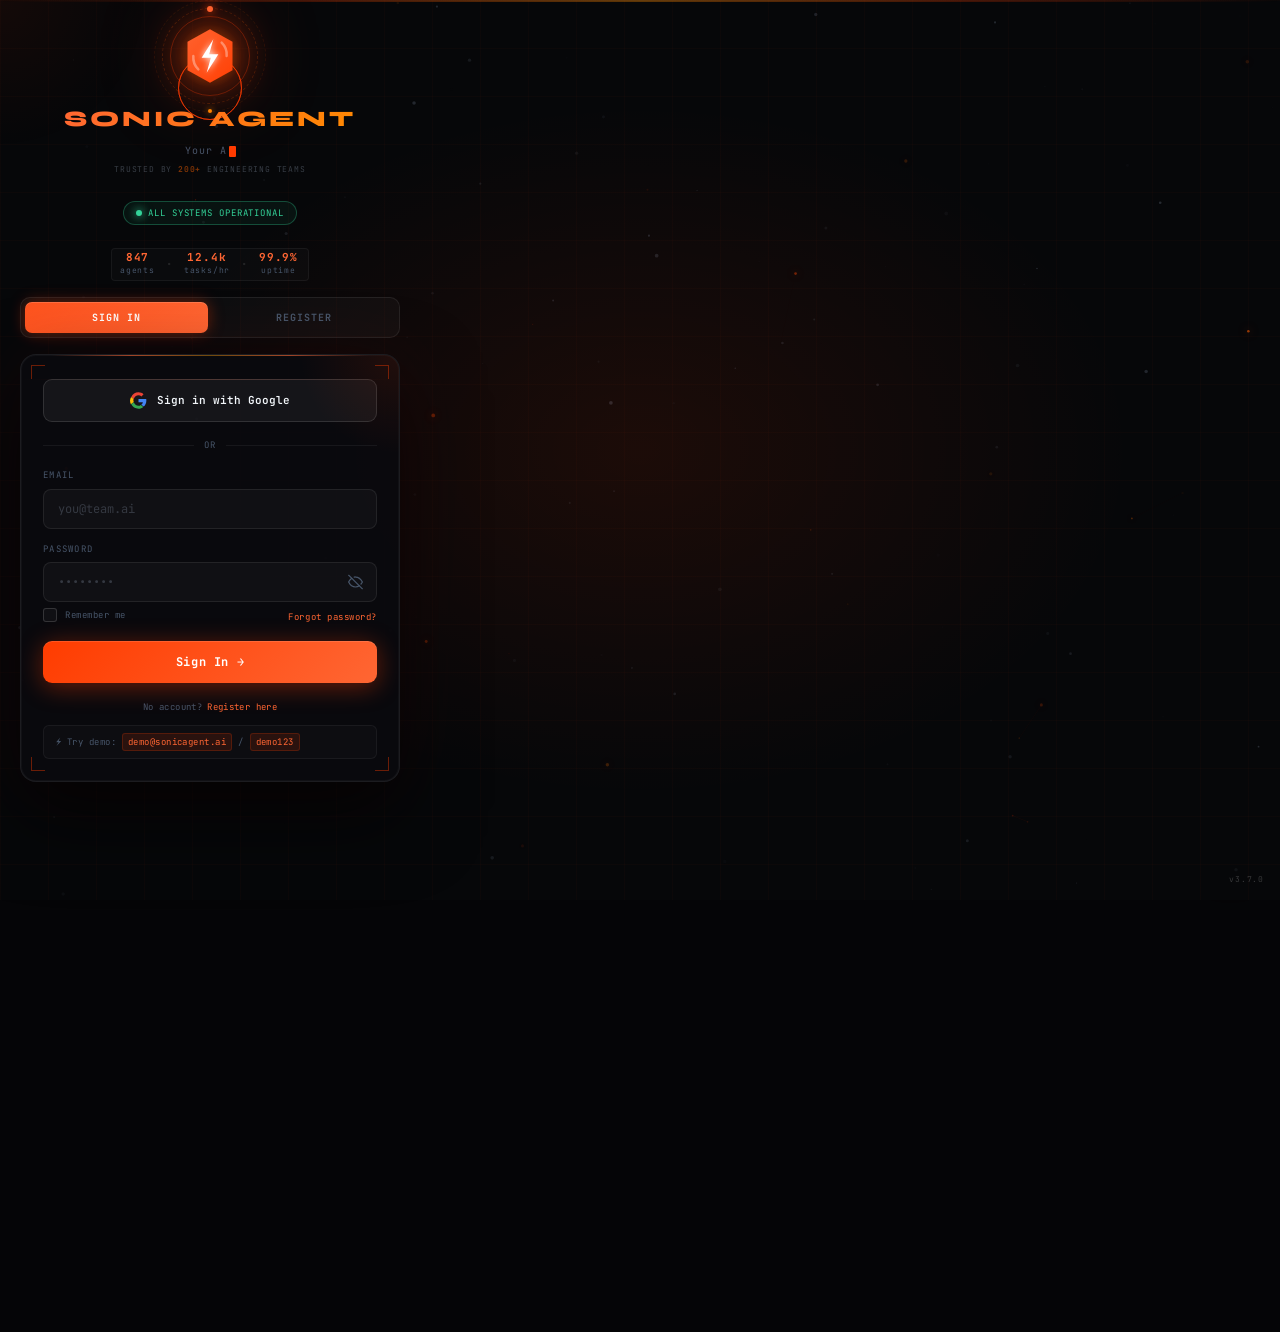
==== index.html @ fa9dbac4 "Rename sonicagent-fixed.html to index.html" ====
<!DOCTYPE html>
<html lang="en">
<head>
  <meta charset="UTF-8" />
  <meta name="viewport" content="width=device-width, initial-scale=1.0" />

  <!-- ── PRIMARY SEO ── -->
  <title>Sonic Agent — Autonomous AI Agents for Your Engineering Workflow</title>
  <meta name="description" content="Sonic Agent connects to GitHub, Jira, and Slack to run your CI pipeline, triage issues, and ship releases — autonomously. No credit card required to start." />
  <meta name="keywords" content="AI agent, autonomous agent, AI automation, DevOps automation, CI/CD agent, GitHub automation, AI workflow, developer tools" />
  <meta name="author" content="Sonic Agent" />
  <meta name="robots" content="index, follow" />
  <link rel="canonical" href="https://sonicagent.ai/" />

  <!-- ── OPEN GRAPH (Facebook, LinkedIn, Slack, Discord) ── -->
  <meta property="og:type" content="website" />
  <meta property="og:url" content="https://sonicagent.ai/" />
  <meta property="og:title" content="Sonic Agent — Autonomous AI Agents for Your Engineering Workflow" />
  <meta property="og:description" content="Connect GitHub, Jira, and Slack and let Sonic Agent handle your CI pipeline, issue triage, and releases — automatically, around the clock." />
  <meta property="og:image" content="https://sonicagent.ai/og-image.png" />
  <meta property="og:image:width" content="1200" />
  <meta property="og:image:height" content="630" />
  <meta property="og:site_name" content="Sonic Agent" />
  <meta property="og:locale" content="en_US" />

  <!-- ── TWITTER / X CARD ── -->
  <meta name="twitter:card" content="summary_large_image" />
  <meta name="twitter:title" content="Sonic Agent — Autonomous AI Agents for Your Engineering Workflow" />
  <meta name="twitter:description" content="Connect GitHub, Jira, and Slack and let Sonic Agent handle your CI pipeline, issue triage, and releases — automatically, around the clock." />
  <meta name="twitter:image" content="https://sonicagent.ai/og-image.png" />

  <!-- ── ICONS & THEME ── -->
  <link rel="icon" type="image/svg+xml" href="data:image/svg+xml,%3Csvg xmlns='http://www.w3.org/2000/svg' viewBox='0 0 36 36'%3E%3Cdefs%3E%3ClinearGradient id='g' x1='0' y1='0' x2='36' y2='36' gradientUnits='userSpaceOnUse'%3E%3Cstop offset='0%25' stop-color='%23FF6633'/%3E%3Cstop offset='100%25' stop-color='%23FF3C00'/%3E%3C/linearGradient%3E%3C/defs%3E%3Cpath d='M18 2 L31.5 9.5 L31.5 26.5 L18 34 L4.5 26.5 L4.5 9.5 Z' fill='url(%23g)'/%3E%3Cpath d='M20 8 L13 19 L18.5 19 L16 28 L23 17 L17.5 17 Z' fill='white'/%3E%3C/svg%3E" />
  <meta name="theme-color" content="#050505" />

  <link rel="preconnect" href="https://fonts.googleapis.com">
  <link rel="preconnect" href="https://fonts.gstatic.com" crossorigin>
  <link href="https://fonts.googleapis.com/css2?family=Space+Grotesk:wght@300;400;500;600;700&family=Syne:wght@400;500;600;700;800&family=JetBrains+Mono:wght@300;400;500;600;700&display=swap" rel="stylesheet">

  <!-- ── STRUCTURED DATA (JSON-LD) ── -->
  <script type="application/ld+json">
  {
    "@context": "https://schema.org",
    "@type": "SoftwareApplication",
    "name": "Sonic Agent",
    "applicationCategory": "DeveloperApplication",
    "operatingSystem": "Web",
    "description": "Sonic Agent connects to GitHub, Jira, and Slack to run CI pipelines, triage issues, and ship releases autonomously.",
    "url": "https://sonicagent.ai/",
    "offers": {
      "@type": "Offer",
      "price": "0",
      "priceCurrency": "USD",
      "description": "Free Starter plan, no credit card required"
    },
    "aggregateRating": {
      "@type": "AggregateRating",
      "ratingValue": "5",
      "reviewCount": "3"
    }
  }
  </script>

  <style>
    *, *::before, *::after { box-sizing: border-box; margin: 0; padding: 0; }

    :root {
      --bg: #050505;
      --fg: #fafafa;
      --blue: #FF3C00;
      --blue-light: #FF6633;
      --blue-glow: rgba(255,60,0,0.35);
      --violet: #FF8A00;
      --muted: #a0a0a0;
      --border: #1e1e1e;
      --card: #0a0a0a;
      --font-body: 'Space Grotesk', sans-serif;
      --font-display: 'Syne', sans-serif;
      --font-mono: 'JetBrains Mono', monospace;
    }

    html { scroll-behavior: smooth; }

    body {
      background: var(--bg);
      color: var(--fg);
      font-family: var(--font-body);
      font-size: 16px;
      line-height: 1.6;
      -webkit-font-smoothing: antialiased;
      overflow-x: hidden;
    }

    h1, h2, h3, h4, h5 {
      font-family: var(--font-display);
      letter-spacing: -0.02em;
    }

    /* ── LOGIN OVERLAY ── */
    #login-overlay {
      position: fixed;
      inset: 0;
      z-index: 9999;
      background: #060709;
    }
    #login-root { height: 100%; }

    /* ── MAIN SITE (hidden until authed) ── */
    #main-site { display: none; }
    #main-site.visible { display: block; }

    /* ── NAV ── */
    nav {
      position: fixed;
      top: 0; left: 0; right: 0;
      z-index: 100;
      display: flex;
      align-items: center;
      justify-content: space-between;
      padding: 0 2rem;
      height: 60px;
      background: rgba(5,5,5,0.85);
      backdrop-filter: blur(12px);
      border-bottom: 1px solid var(--border);
    }

    .logo {
      display: flex;
      align-items: center;
      gap: 0.6rem;
      font-family: var(--font-display);
      font-weight: 700;
      font-size: 1.1rem;
      color: var(--fg);
      text-decoration: none;
      transition: opacity 0.2s;
    }

    .logo:hover { opacity: 0.85; }
    .logo:hover svg { transform: scale(1.06); }
    .logo svg { transition: transform 0.2s ease; }

    .logo-icon {
      width: 32px; height: 32px;
      background: var(--blue);
      border-radius: 20%;
      display: flex; align-items: center; justify-content: center;
    }

    .logo-icon svg { width: 18px; height: 18px; fill: white; }

    .nav-links {
      display: flex;
      align-items: center;
      gap: 2rem;
      list-style: none;
    }

    .nav-links a {
      color: var(--muted);
      text-decoration: none;
      font-size: 0.9rem;
      font-weight: 500;
      transition: color 0.2s;
    }

    .nav-links a:hover { color: var(--fg); }

    .nav-actions {
      display: flex;
      align-items: center;
      gap: 0.75rem;
    }

    .btn {
      padding: 0.45rem 1.1rem;
      border-radius: 6px;
      font-family: var(--font-body);
      font-size: 0.875rem;
      font-weight: 600;
      cursor: pointer;
      transition: all 0.2s;
      text-decoration: none;
      display: inline-flex;
      align-items: center;
      gap: 0.4rem;
      border: none;
    }

    .btn-outline {
      background: transparent;
      border: 1px solid var(--blue);
      color: var(--blue-light);
    }

    .btn-outline:hover {
      background: rgba(255,60,0,0.1);
    }

    .btn-primary {
      background: var(--blue);
      border: 1px solid rgba(255,255,255,0.12);
      color: white;
    }

    .btn-primary:hover {
      background: var(--blue-light);
      box-shadow: 0 0 20px var(--blue-glow);
    }

    /* ── HERO ── */
    .hero {
      position: relative;
      min-height: 100vh;
      display: flex;
      flex-direction: column;
      align-items: center;
      justify-content: center;
      text-align: center;
      padding: 7rem 2rem 5rem;
      overflow: hidden;
    }

    .hero-bg {
      position: absolute;
      inset: 0;
      background-image: url('https://images.unsplash.com/photo-1635070041078-e363dbe005cb?w=1400&q=80');
      background-size: cover;
      background-position: center;
      opacity: 0.18;
    }

    .hero-overlay {
      position: absolute;
      inset: 0;
      background: radial-gradient(ellipse 80% 60% at 50% 60%, rgba(255,60,0,0.12) 0%, transparent 70%),
                  linear-gradient(to bottom, transparent 60%, var(--bg) 100%);
    }

    .hero-badge {
      position: relative;
      display: inline-flex;
      align-items: center;
      gap: 0.4rem;
      padding: 0.3rem 0.9rem;
      border: 1px solid rgba(255,60,0,0.4);
      border-radius: 999px;
      background: rgba(255,60,0,0.08);
      font-size: 0.78rem;
      font-weight: 600;
      color: var(--blue-light);
      margin-bottom: 1.75rem;
      letter-spacing: 0.04em;
      text-transform: uppercase;
    }

    .hero-badge .dot {
      width: 6px; height: 6px;
      border-radius: 50%;
      background: var(--blue-light);
      animation: pulse 2s ease-in-out infinite;
    }

    @keyframes pulse {
      0%, 100% { opacity: 1; transform: scale(1); }
      50% { opacity: 0.5; transform: scale(0.8); }
    }

    .hero h1 {
      position: relative;
      font-size: clamp(2.8rem, 7vw, 5.5rem);
      font-weight: 800;
      line-height: 1.05;
      max-width: 820px;
      margin-bottom: 1.5rem;
    }

    .hero h1 .accent {
      background: linear-gradient(135deg, var(--blue-light), var(--violet));
      -webkit-background-clip: text;
      -webkit-text-fill-color: transparent;
      background-clip: text;
    }

    .hero p {
      position: relative;
      font-size: 1.15rem;
      color: var(--muted);
      max-width: 540px;
      margin-bottom: 2.5rem;
      line-height: 1.7;
    }

    .hero-actions {
      position: relative;
      display: flex;
      gap: 0.75rem;
      flex-wrap: wrap;
      justify-content: center;
    }

    .btn-lg {
      padding: 0.7rem 1.75rem;
      font-size: 0.95rem;
      border-radius: 8px;
    }

    .hero-stats {
      position: relative;
      display: flex;
      gap: 3rem;
      margin-top: 4rem;
      padding-top: 3rem;
      border-top: 1px solid var(--border);
      flex-wrap: wrap;
      justify-content: center;
    }

    .stat { text-align: center; }

    .stat-num {
      font-family: var(--font-display);
      font-size: 2rem;
      font-weight: 800;
      color: var(--fg);
    }

    .stat-label {
      font-size: 0.8rem;
      color: var(--muted);
      margin-top: 0.2rem;
      text-transform: uppercase;
      letter-spacing: 0.06em;
    }

    /* ── SECTION BASE ── */
    section {
      padding: 6rem 2rem;
      max-width: 1100px;
      margin: 0 auto;
    }

    .section-eyebrow {
      font-size: 0.75rem;
      font-weight: 700;
      letter-spacing: 0.1em;
      text-transform: uppercase;
      color: var(--blue-light);
      margin-bottom: 0.75rem;
    }

    .section-heading {
      font-size: clamp(1.8rem, 4vw, 2.8rem);
      font-weight: 800;
      line-height: 1.1;
      margin-bottom: 1rem;
    }

    .section-sub {
      color: var(--muted);
      font-size: 1.05rem;
      max-width: 520px;
      line-height: 1.7;
    }

    /* ── FEATURES ── */
    #features { border-top: 1px solid var(--border); }

    .features-header {
      text-align: center;
      margin-bottom: 4rem;
    }

    .features-header .section-sub {
      margin: 0 auto;
    }

    .features-grid {
      display: grid;
      grid-template-columns: repeat(auto-fit, minmax(280px, 1fr));
      gap: 1.5px;
      background: var(--border);
      border: 1px solid var(--border);
      border-radius: 12px;
      overflow: hidden;
    }

    .feature-card {
      background: var(--card);
      padding: 2rem;
      transition: background 0.2s;
    }

    .feature-card:hover {
      background: #0f0f0f;
    }

    .feature-icon {
      width: 44px; height: 44px;
      border-radius: 10px;
      background: rgba(255,60,0,0.1);
      border: 1px solid rgba(255,60,0,0.2);
      display: flex; align-items: center; justify-content: center;
      margin-bottom: 1.25rem;
    }

    .feature-icon svg {
      width: 22px; height: 22px;
      stroke: var(--blue-light);
      fill: none;
      stroke-width: 1.8;
      stroke-linecap: round;
      stroke-linejoin: round;
    }

    .feature-card h3 {
      font-size: 1.05rem;
      font-weight: 700;
      margin-bottom: 0.5rem;
      font-family: var(--font-display);
    }

    .feature-card p {
      font-size: 0.875rem;
      color: var(--muted);
      line-height: 1.65;
    }

    /* ── HOW IT WORKS ── */
    #how-it-works {
      border-top: 1px solid var(--border);
      display: grid;
      grid-template-columns: 1fr 1fr;
      gap: 4rem;
      align-items: center;
      max-width: 1100px;
      margin: 0 auto;
      padding: 6rem 2rem;
    }

    .steps {
      display: flex;
      flex-direction: column;
      gap: 2rem;
      margin-top: 2rem;
    }

    .step {
      display: flex;
      gap: 1.25rem;
      align-items: flex-start;
    }

    .step-num {
      flex-shrink: 0;
      width: 36px; height: 36px;
      border-radius: 50%;
      background: rgba(255,60,0,0.1);
      border: 1px solid rgba(255,60,0,0.3);
      display: flex; align-items: center; justify-content: center;
      font-family: var(--font-display);
      font-size: 0.8rem;
      font-weight: 700;
      color: var(--blue-light);
    }

    .step-content h4 {
      font-size: 0.95rem;
      font-weight: 700;
      margin-bottom: 0.3rem;
      font-family: var(--font-display);
    }

    .step-content p {
      font-size: 0.85rem;
      color: var(--muted);
      line-height: 1.6;
    }

    .how-visual {
      position: relative;
      border-radius: 16px;
      overflow: hidden;
      border: 1px solid var(--border);
      aspect-ratio: 4/3;
      background: #08080f;
    }

    .how-visual img {
      width: 100%;
      height: 100%;
      object-fit: cover;
      opacity: 0.7;
    }

    .how-visual-overlay {
      position: absolute;
      inset: 0;
      background: linear-gradient(135deg, rgba(255,60,0,0.15) 0%, transparent 60%);
    }

    /* ── PRICING ── */
    #pricing {
      border-top: 1px solid var(--border);
      text-align: center;
    }

    #pricing .section-sub { margin: 0 auto 3.5rem; }

    .pricing-grid {
      display: grid;
      grid-template-columns: repeat(auto-fit, minmax(260px, 1fr));
      gap: 1.5px;
      background: var(--border);
      border: 1px solid var(--border);
      border-radius: 12px;
      overflow: hidden;
      text-align: left;
    }

    .price-card {
      background: var(--card);
      padding: 2rem;
      position: relative;
    }

    .price-card.featured {
      background: linear-gradient(160deg, #0a0f1e 0%, #060a14 100%);
    }

    .price-label {
      font-size: 0.7rem;
      font-weight: 700;
      letter-spacing: 0.1em;
      text-transform: uppercase;
      color: var(--muted);
      margin-bottom: 1rem;
    }

    .price-amount {
      font-family: var(--font-display);
      font-size: 2.5rem;
      font-weight: 800;
      line-height: 1;
      margin-bottom: 0.25rem;
    }

    .price-period {
      font-size: 0.8rem;
      color: var(--muted);
      margin-bottom: 1.5rem;
    }

    .price-features {
      list-style: none;
      display: flex;
      flex-direction: column;
      gap: 0.65rem;
      margin-bottom: 2rem;
    }

    .price-features li {
      font-size: 0.85rem;
      color: var(--muted);
      display: flex;
      align-items: center;
      gap: 0.6rem;
    }

    .price-features li::before {
      content: '';
      width: 14px; height: 14px;
      border-radius: 50%;
      background: rgba(255,60,0,0.2);
      border: 1px solid rgba(255,60,0,0.4);
      flex-shrink: 0;
      background-image: url("data:image/svg+xml,%3Csvg xmlns='http://www.w3.org/2000/svg' viewBox='0 0 12 12'%3E%3Cpath d='M2 6l3 3 5-5' stroke='%23FF6633' stroke-width='1.5' fill='none' stroke-linecap='round'/%3E%3C/svg%3E");
      background-repeat: no-repeat;
      background-position: center;
      background-size: 10px;
    }

    .featured-tag {
      position: absolute;
      top: 1.25rem; right: 1.25rem;
      background: rgba(255,60,0,0.15);
      border: 1px solid rgba(255,60,0,0.3);
      color: var(--blue-light);
      font-size: 0.7rem;
      font-weight: 700;
      padding: 0.2rem 0.6rem;
      border-radius: 999px;
      text-transform: uppercase;
      letter-spacing: 0.06em;
    }

    /* ── ROADMAP ── */
    #roadmap { border-top: 1px solid var(--border); }

    .roadmap-timeline {
      position: relative;
      margin-top: 3rem;
      padding-left: 2.5rem;
    }

    .roadmap-timeline::before {
      content: '';
      position: absolute;
      left: 7px;
      top: 6px;
      bottom: 6px;
      width: 1px;
      background: var(--border);
    }

    .roadmap-item {
      position: relative;
      padding-bottom: 2.75rem;
    }

    .roadmap-item:last-child { padding-bottom: 0; }

    .roadmap-dot {
      position: absolute;
      left: -2.5rem;
      top: 4px;
      width: 16px; height: 16px;
      border-radius: 50%;
      background: var(--bg);
      border: 2px solid var(--border);
    }

    .roadmap-item.done .roadmap-dot {
      background: var(--blue);
      border-color: var(--blue);
      box-shadow: 0 0 0 4px rgba(255,60,0,0.15);
    }

    .roadmap-item.progress .roadmap-dot {
      border-color: var(--blue);
    }

    .roadmap-head {
      display: flex;
      align-items: center;
      gap: 0.75rem;
      margin-bottom: 0.9rem;
      flex-wrap: wrap;
    }

    .roadmap-quarter {
      font-family: var(--font-display);
      font-weight: 700;
      font-size: 1.05rem;
    }

    .roadmap-status {
      font-size: 0.7rem;
      font-weight: 700;
      letter-spacing: 0.06em;
      text-transform: uppercase;
      padding: 0.2rem 0.65rem;
      border-radius: 999px;
    }

    .roadmap-status.shipped {
      background: rgba(34,197,94,0.12);
      border: 1px solid rgba(34,197,94,0.35);
      color: #4ade80;
    }

    .roadmap-status.progress {
      background: rgba(255,60,0,0.12);
      border: 1px solid rgba(255,60,0,0.35);
      color: var(--blue-light);
    }

    .roadmap-status.planned {
      background: rgba(255,255,255,0.05);
      border: 1px solid var(--border);
      color: var(--muted);
    }

    .roadmap-list {
      list-style: none;
      display: flex;
      flex-wrap: wrap;
      gap: 0.6rem;
    }

    .roadmap-list li {
      font-size: 0.85rem;
      color: var(--muted);
      background: var(--card);
      border: 1px solid var(--border);
      padding: 0.4rem 0.8rem;
      border-radius: 8px;
    }

    @media (max-width: 768px) {
      .roadmap-timeline { padding-left: 2rem; }
      .roadmap-dot { left: -2rem; }
    }

    /* ── CTA ── */
    .cta-section {
      border-top: 1px solid var(--border);
      padding: 6rem 2rem;
      text-align: center;
      position: relative;
      overflow: hidden;
    }

    .cta-section::before {
      content: '';
      position: absolute;
      top: 0; left: 50%;
      transform: translateX(-50%);
      width: 600px; height: 300px;
      background: radial-gradient(ellipse, rgba(255,60,0,0.12) 0%, transparent 70%);
      pointer-events: none;
    }

    .cta-section h2 {
      font-size: clamp(2rem, 5vw, 3.5rem);
      font-weight: 800;
      margin-bottom: 1rem;
      position: relative;
    }

    .cta-section p {
      color: var(--muted);
      margin-bottom: 2rem;
      font-size: 1.05rem;
      position: relative;
    }

    .cta-actions {
      display: flex;
      gap: 0.75rem;
      justify-content: center;
      flex-wrap: wrap;
      position: relative;
    }

    /* ── FOOTER ── */
    footer {
      border-top: 1px solid var(--border);
      padding: 2.5rem 2rem;
      display: flex;
      align-items: center;
      justify-content: space-between;
      max-width: 1100px;
      margin: 0 auto;
      flex-wrap: wrap;
      gap: 1rem;
    }

    footer p { font-size: 0.8rem; color: var(--muted); }

    .footer-links {
      display: flex;
      gap: 1.5rem;
      list-style: none;
    }

    .footer-links a {
      font-size: 0.8rem;
      color: var(--muted);
      text-decoration: none;
      transition: color 0.2s;
    }

    .footer-links a:hover { color: var(--fg); }

    /* ── NAV USER ── */
    .nav-user {
      font-size: 0.85rem;
      color: var(--fg);
      font-weight: 600;
      white-space: nowrap;
      display: flex;
      align-items: center;
      gap: 0.5rem;
    }

    .nav-avatar {
      width: 28px; height: 28px;
      border-radius: 50%;
      background: linear-gradient(135deg, #92400e, #d97706);
      display: flex; align-items: center; justify-content: center;
      font-family: var(--font-mono);
      font-size: 10px;
      font-weight: 700;
      color: #fde68a;
      letter-spacing: 0;
    }

    /* ── TOAST ── */
    .toast {
      position: fixed;
      bottom: 1.5rem;
      right: 1.5rem;
      left: auto;
      max-width: 320px;
      background: var(--card);
      border: 1px solid var(--blue);
      color: var(--fg);
      padding: 0.9rem 1.2rem;
      border-radius: 10px;
      font-size: 0.85rem;
      line-height: 1.5;
      box-shadow: 0 8px 30px rgba(0,0,0,0.5);
      transform: translateY(20px);
      opacity: 0;
      pointer-events: none;
      transition: all 0.3s ease;
      z-index: 400;
    }

    .toast.show {
      transform: translateY(0);
      opacity: 1;
    }

    @media (max-width: 480px) {
      .toast { left: 1rem; right: 1rem; max-width: none; }
    }

    /* ── GITHUB CLONE PANEL ── */
    .github-panel {
      position: fixed;
      bottom: 1.5rem;
      left: 1.5rem;
      width: 380px;
      background: #0a0a0a;
      border: 1px solid rgba(255,60,0,0.3);
      border-radius: 14px;
      box-shadow: 0 20px 60px rgba(0,0,0,0.7), 0 0 0 1px rgba(255,60,0,0.1);
      z-index: 300;
      overflow: hidden;
      transform: translateY(calc(100% + 2rem));
      opacity: 0;
      transition: all 0.35s cubic-bezier(0.34, 1.56, 0.64, 1);
      display: none;
    }
    .github-panel.open {
      transform: translateY(0);
      opacity: 1;
      display: block;
    }
    .github-panel-header {
      display: flex;
      align-items: center;
      justify-content: space-between;
      padding: 14px 16px 12px;
      border-bottom: 1px solid rgba(255,255,255,0.07);
      background: rgba(255,60,0,0.05);
    }
    .github-panel-title {
      display: flex;
      align-items: center;
      gap: 8px;
      font-family: var(--font-display);
      font-size: 0.85rem;
      font-weight: 700;
      color: var(--fg);
    }
    .github-panel-close {
      width: 24px; height: 24px;
      border-radius: 6px;
      background: rgba(255,255,255,0.05);
      border: 1px solid rgba(255,255,255,0.08);
      color: var(--muted);
      cursor: pointer;
      display: flex; align-items: center; justify-content: center;
      font-size: 14px;
      transition: all 0.2s;
    }
    .github-panel-close:hover { background: rgba(255,60,0,0.15); color: var(--fg); }
    .github-panel-body { padding: 16px; }
    .gh-input-row {
      display: flex;
      gap: 8px;
      margin-bottom: 12px;
    }
    .gh-input {
      flex: 1;
      background: rgba(255,255,255,0.04);
      border: 1px solid rgba(255,255,255,0.1);
      border-radius: 8px;
      padding: 9px 12px;
      color: var(--fg);
      font-family: var(--font-mono);
      font-size: 12px;
      outline: none;
      transition: border-color 0.2s;
    }
    .gh-input:focus { border-color: rgba(255,60,0,0.5); }
    .gh-input::placeholder { color: #444; }
    .gh-btn-clone {
      padding: 9px 16px;
      border-radius: 8px;
      background: var(--blue);
      border: none;
      color: white;
      font-family: var(--font-mono);
      font-size: 12px;
      font-weight: 700;
      cursor: pointer;
      white-space: nowrap;
      transition: all 0.2s;
      display: flex; align-items: center; gap: 6px;
    }
    .gh-btn-clone:hover { background: var(--blue-light); box-shadow: 0 0 16px var(--blue-glow); }
    .gh-btn-clone:disabled { opacity: 0.5; cursor: not-allowed; }
    .gh-options {
      display: grid;
      grid-template-columns: 1fr 1fr;
      gap: 8px;
      margin-bottom: 12px;
    }
    .gh-option-label {
      font-family: var(--font-mono);
      font-size: 10px;
      color: var(--muted);
      text-transform: uppercase;
      letter-spacing: 0.08em;
      margin-bottom: 4px;
      display: block;
    }
    .gh-select {
      width: 100%;
      background: rgba(255,255,255,0.04);
      border: 1px solid rgba(255,255,255,0.1);
      border-radius: 6px;
      padding: 7px 10px;
      color: var(--fg);
      font-family: var(--font-mono);
      font-size: 11px;
      outline: none;
    }
    .gh-log {
      background: #060606;
      border: 1px solid rgba(255,255,255,0.06);
      border-radius: 8px;
      padding: 10px 12px;
      font-family: var(--font-mono);
      font-size: 11px;
      line-height: 1.7;
      max-height: 150px;
      overflow-y: auto;
      min-height: 60px;
    }
    .gh-log::-webkit-scrollbar { width: 4px; }
    .gh-log::-webkit-scrollbar-track { background: transparent; }
    .gh-log::-webkit-scrollbar-thumb { background: rgba(255,60,0,0.3); border-radius: 2px; }
    .gh-log-line { display: flex; gap: 8px; }
    .gh-log-line .ts { color: #333; flex-shrink: 0; }
    .gh-log-line .msg-ok  { color: #4ade80; }
    .gh-log-line .msg-err { color: #f87171; }
    .gh-log-line .msg-info{ color: var(--blue-light); }
    .gh-log-line .msg-dim { color: #555; }
    .gh-progress {
      height: 3px;
      background: rgba(255,255,255,0.06);
      border-radius: 999px;
      margin-top: 10px;
      overflow: hidden;
    }
    .gh-progress-bar {
      height: 100%;
      background: linear-gradient(90deg, var(--blue), var(--blue-light));
      border-radius: 999px;
      width: 0%;
      transition: width 0.3s ease;
    }
    .gh-result-card {
      margin-top: 10px;
      background: rgba(74,222,128,0.05);
      border: 1px solid rgba(74,222,128,0.2);
      border-radius: 8px;
      padding: 10px 12px;
      display: none;
    }
    .gh-result-card.show { display: block; }
    .gh-result-name {
      font-family: var(--font-display);
      font-size: 0.8rem;
      font-weight: 700;
      color: #4ade80;
      margin-bottom: 4px;
    }
    .gh-result-meta {
      font-family: var(--font-mono);
      font-size: 10px;
      color: #555;
    }

    /* FAB button to open github panel */
    .github-fab {
      position: fixed;
      bottom: 1.5rem;
      left: 1.5rem;
      display: none;
      align-items: center;
      gap: 8px;
      padding: 10px 16px;
      background: #0a0a0a;
      border: 1px solid rgba(255,255,255,0.12);
      border-radius: 999px;
      color: var(--fg);
      font-family: var(--font-mono);
      font-size: 12px;
      font-weight: 600;
      cursor: pointer;
      z-index: 200;
      transition: all 0.2s;
      box-shadow: 0 4px 20px rgba(0,0,0,0.5);
    }
    .github-fab:hover { border-color: rgba(255,60,0,0.4); box-shadow: 0 4px 24px rgba(255,60,0,0.15); }
    .github-fab svg { stroke: var(--blue-light); }
    .github-fab.visible { display: flex; }

    @media (max-width: 480px) {
      .github-panel { left: 1rem; right: 1rem; width: auto; bottom: 1rem; }
      .github-fab { left: 1rem; bottom: 1rem; }
    }

    /* ── HAMBURGER MENU ── */
    .hamburger {
      display: none;
      flex-direction: column;
      gap: 5px;
      cursor: pointer;
      padding: 6px;
      background: none;
      border: none;
    }
    .hamburger span {
      display: block;
      width: 22px;
      height: 2px;
      background: var(--fg);
      border-radius: 2px;
      transition: all 0.3s;
    }
    .hamburger.open span:nth-child(1) { transform: translateY(7px) rotate(45deg); }
    .hamburger.open span:nth-child(2) { opacity: 0; }
    .hamburger.open span:nth-child(3) { transform: translateY(-7px) rotate(-45deg); }

    .mobile-nav {
      display: none;
      position: fixed;
      top: 60px;
      left: 0; right: 0;
      background: rgba(5,5,5,0.97);
      backdrop-filter: blur(16px);
      border-bottom: 1px solid var(--border);
      padding: 1.25rem 1.5rem;
      z-index: 99;
      flex-direction: column;
      gap: 0.25rem;
    }
    .mobile-nav.open { display: flex; }
    .mobile-nav a {
      color: var(--muted);
      text-decoration: none;
      font-size: 1rem;
      font-weight: 500;
      padding: 0.65rem 0;
      border-bottom: 1px solid var(--border);
      transition: color 0.2s;
    }
    .mobile-nav a:last-child { border-bottom: none; }
    .mobile-nav a:hover { color: var(--fg); }

    /* ── TESTIMONIALS ── */
    #testimonials { border-top: 1px solid var(--border); }

    .testimonials-header {
      text-align: center;
      margin-bottom: 3rem;
    }
    .testimonials-header .section-sub { margin: 0 auto; }

    .testimonials-grid {
      display: grid;
      grid-template-columns: repeat(auto-fit, minmax(280px, 1fr));
      gap: 1px;
      background: var(--border);
      border: 1px solid var(--border);
      border-radius: 12px;
      overflow: hidden;
    }

    .testimonial-card {
      background: var(--card);
      padding: 2rem;
      display: flex;
      flex-direction: column;
      gap: 1.25rem;
      transition: background 0.2s;
    }
    .testimonial-card:hover { background: #0f0f0f; }

    .testimonial-quote {
      font-size: 0.9rem;
      color: var(--fg);
      line-height: 1.7;
      flex: 1;
    }
    .testimonial-quote::before {
      content: '"';
      font-family: var(--font-display);
      font-size: 2rem;
      color: var(--blue);
      line-height: 0;
      vertical-align: -0.4em;
      margin-right: 2px;
    }

    .testimonial-author {
      display: flex;
      align-items: center;
      gap: 0.75rem;
    }
    .testimonial-avatar {
      width: 36px; height: 36px;
      border-radius: 50%;
      display: flex; align-items: center; justify-content: center;
      font-family: var(--font-mono);
      font-size: 11px;
      font-weight: 700;
      flex-shrink: 0;
    }
    .testimonial-name {
      font-size: 0.85rem;
      font-weight: 600;
      color: var(--fg);
      font-family: var(--font-display);
    }
    .testimonial-role {
      font-size: 0.75rem;
      color: var(--muted);
      margin-top: 1px;
    }
    .testimonial-stars {
      display: flex;
      gap: 2px;
      margin-bottom: 0.25rem;
    }
    .testimonial-stars span {
      color: var(--violet);
      font-size: 0.8rem;
    }

    /* ── FAQ ── */
    #faq { border-top: 1px solid var(--border); }

    .faq-header {
      text-align: center;
      margin-bottom: 3rem;
    }
    .faq-header .section-sub { margin: 0 auto; }

    .faq-list {
      display: flex;
      flex-direction: column;
      gap: 1px;
      background: var(--border);
      border: 1px solid var(--border);
      border-radius: 12px;
      overflow: hidden;
      max-width: 720px;
      margin: 0 auto;
    }

    .faq-item {
      background: var(--card);
    }

    .faq-question {
      width: 100%;
      background: none;
      border: none;
      color: var(--fg);
      font-family: var(--font-display);
      font-size: 0.95rem;
      font-weight: 600;
      text-align: left;
      padding: 1.25rem 1.5rem;
      cursor: pointer;
      display: flex;
      justify-content: space-between;
      align-items: center;
      gap: 1rem;
      transition: background 0.2s;
    }
    .faq-question:hover { background: #0f0f0f; }

    .faq-chevron {
      flex-shrink: 0;
      width: 18px; height: 18px;
      color: var(--blue-light);
      transition: transform 0.3s;
    }
    .faq-item.open .faq-chevron { transform: rotate(180deg); }

    .faq-answer {
      max-height: 0;
      overflow: hidden;
      transition: max-height 0.35s ease, padding 0.35s ease;
      padding: 0 1.5rem;
    }
    .faq-item.open .faq-answer {
      max-height: 300px;
      padding: 0 1.5rem 1.25rem;
    }
    .faq-answer p {
      font-size: 0.875rem;
      color: var(--muted);
      line-height: 1.7;
    }

    /* ── RESPONSIVE ── */
    @media (max-width: 768px) {
      nav { padding: 0 1.25rem; }
      .nav-links { display: none; }
      .hamburger { display: flex; }

      #how-it-works {
        grid-template-columns: 1fr;
        gap: 2.5rem;
      }

      .how-visual { order: -1; }

      .hero-stats { gap: 2rem; }
    }

    /* scroll animations */
    .reveal {
      opacity: 0;
      transform: translateY(20px);
      transition: opacity 0.6s ease, transform 0.6s ease;
    }
    .reveal.visible {
      opacity: 1;
      transform: none;
    }

    /* ── SCROLL SPY active nav ── */
    .nav-links a.active {
      color: var(--fg);
      position: relative;
    }
    .nav-links a.active::after {
      content: '';
      position: absolute;
      bottom: -4px;
      left: 0; right: 0;
      height: 2px;
      background: var(--blue);
      border-radius: 1px;
    }

    /* ── TRUST LOGOS BAR ── */
    .trust-bar {
      border-top: 1px solid var(--border);
      padding: 2.5rem 2rem;
      text-align: center;
      background: var(--card);
    }
    .trust-bar-label {
      font-size: 0.72rem;
      font-weight: 700;
      letter-spacing: 0.1em;
      text-transform: uppercase;
      color: var(--muted);
      margin-bottom: 1.5rem;
      opacity: 0.7;
    }
    .trust-logos {
      display: flex;
      align-items: center;
      justify-content: center;
      gap: 2.5rem;
      flex-wrap: wrap;
    }
    .trust-logo {
      display: flex;
      align-items: center;
      gap: 0.5rem;
      opacity: 0.4;
      filter: grayscale(1);
      transition: opacity 0.3s, filter 0.3s;
      font-family: var(--font-display);
      font-weight: 700;
      font-size: 0.9rem;
      color: var(--fg);
    }
    .trust-logo:hover { opacity: 0.7; filter: grayscale(0); }
    .trust-logo svg { width: 20px; height: 20px; }

    /* ── EMAIL CAPTURE ── */
    .email-capture {
      background: linear-gradient(135deg, rgba(255,60,0,0.06) 0%, rgba(255,138,0,0.04) 100%);
      border: 1px solid rgba(255,60,0,0.2);
      border-radius: 16px;
      padding: 2.5rem;
      text-align: center;
      margin: 4rem auto 0;
      max-width: 560px;
    }
    .email-capture h3 {
      font-size: 1.3rem;
      font-weight: 800;
      margin-bottom: 0.5rem;
    }
    .email-capture p {
      font-size: 0.875rem;
      color: var(--muted);
      margin-bottom: 1.5rem;
    }
    .email-form {
      display: flex;
      gap: 0.6rem;
      flex-wrap: wrap;
      justify-content: center;
    }
    .email-form input {
      flex: 1;
      min-width: 220px;
      background: rgba(255,255,255,0.05);
      border: 1px solid rgba(255,255,255,0.12);
      border-radius: 8px;
      padding: 0.65rem 1rem;
      color: var(--fg);
      font-family: var(--font-body);
      font-size: 0.9rem;
      outline: none;
      transition: border-color 0.2s;
    }
    .email-form input:focus { border-color: rgba(255,60,0,0.5); }
    .email-form input::placeholder { color: #555; }
    .email-form-success {
      display: none;
      color: #4ade80;
      font-size: 0.9rem;
      font-weight: 600;
    }
    .email-form-success.show { display: block; }

    /* ── COMPARISON TABLE ── */
    .comparison-table {
      width: 100%;
      border-collapse: collapse;
      margin-top: 3rem;
      font-size: 0.875rem;
      overflow: hidden;
      border-radius: 12px;
      border: 1px solid var(--border);
    }
    .comparison-table thead th {
      padding: 1rem 1.25rem;
      text-align: left;
      font-family: var(--font-display);
      font-weight: 700;
      font-size: 0.9rem;
      background: rgba(255,60,0,0.06);
      border-bottom: 1px solid var(--border);
    }
    .comparison-table thead th:first-child { color: var(--muted); font-weight: 500; }
    .comparison-table thead th.highlight { color: var(--blue-light); }
    .comparison-table tbody td {
      padding: 0.85rem 1.25rem;
      border-bottom: 1px solid rgba(255,255,255,0.04);
      color: var(--muted);
    }
    .comparison-table tbody tr:last-child td { border-bottom: none; }
    .comparison-table tbody tr:hover td { background: rgba(255,255,255,0.02); }
    .comparison-table tbody td:first-child { color: var(--fg); font-weight: 500; }
    .comparison-table tbody td.highlight { background: rgba(255,60,0,0.03); }
    .comp-yes { color: #4ade80; font-weight: 700; }
    .comp-no  { color: #555; }
    .comp-partial { color: #facc15; font-size: 0.8rem; }

    /* ── LIVE CHAT WIDGET ── */
    #chat-fab {
      position: fixed;
      bottom: 1.5rem;
      right: 1.5rem;
      width: 52px; height: 52px;
      background: var(--blue);
      border: none;
      border-radius: 50%;
      display: flex; align-items: center; justify-content: center;
      cursor: pointer;
      z-index: 200;
      box-shadow: 0 4px 20px rgba(255,60,0,0.5);
      transition: all 0.2s;
    }
    #chat-fab:hover { transform: scale(1.08); box-shadow: 0 6px 28px rgba(255,60,0,0.7); }
    #chat-fab svg { width: 22px; height: 22px; stroke: white; fill: none; stroke-width: 2; stroke-linecap: round; }
    #chat-fab .chat-badge {
      position: absolute;
      top: -2px; right: -2px;
      width: 14px; height: 14px;
      background: #4ade80;
      border-radius: 50%;
      border: 2px solid var(--bg);
    }

    #chat-panel {
      position: fixed;
      bottom: 5.5rem;
      right: 1.5rem;
      width: 360px;
      max-height: 500px;
      background: #0a0a0a;
      border: 1px solid rgba(255,60,0,0.3);
      border-radius: 16px;
      box-shadow: 0 20px 60px rgba(0,0,0,0.7);
      z-index: 300;
      display: none;
      flex-direction: column;
      overflow: hidden;
    }
    #chat-panel.open { display: flex; }

    .chat-header {
      display: flex;
      align-items: center;
      justify-content: space-between;
      padding: 14px 16px;
      border-bottom: 1px solid rgba(255,255,255,0.06);
      background: rgba(255,60,0,0.05);
      flex-shrink: 0;
    }
    .chat-header-info { display: flex; align-items: center; gap: 10px; }
    .chat-avatar {
      width: 32px; height: 32px;
      background: linear-gradient(135deg, #FF3C00, #FF8A00);
      border-radius: 50%;
      display: flex; align-items: center; justify-content: center;
      font-size: 14px;
    }
    .chat-header-name { font-family: var(--font-display); font-size: 0.85rem; font-weight: 700; }
    .chat-header-status { font-family: var(--font-mono); font-size: 0.7rem; color: #4ade80; }
    .chat-close {
      width: 24px; height: 24px;
      background: rgba(255,255,255,0.05);
      border: 1px solid rgba(255,255,255,0.08);
      border-radius: 6px;
      color: var(--muted);
      cursor: pointer;
      display: flex; align-items: center; justify-content: center;
      font-size: 14px;
      transition: all 0.2s;
    }
    .chat-close:hover { background: rgba(255,60,0,0.15); color: var(--fg); }

    .chat-messages {
      flex: 1;
      overflow-y: auto;
      padding: 16px;
      display: flex;
      flex-direction: column;
      gap: 12px;
      min-height: 200px;
    }
    .chat-messages::-webkit-scrollbar { width: 4px; }
    .chat-messages::-webkit-scrollbar-thumb { background: rgba(255,60,0,0.3); border-radius: 2px; }

    .chat-msg {
      display: flex;
      gap: 8px;
      align-items: flex-start;
    }
    .chat-msg.user { flex-direction: row-reverse; }
    .chat-bubble {
      max-width: 78%;
      padding: 9px 13px;
      border-radius: 12px;
      font-size: 0.82rem;
      line-height: 1.55;
    }
    .chat-msg.agent .chat-bubble {
      background: rgba(255,255,255,0.06);
      border: 1px solid rgba(255,255,255,0.08);
      color: var(--fg);
      border-bottom-left-radius: 4px;
    }
    .chat-msg.user .chat-bubble {
      background: rgba(255,60,0,0.15);
      border: 1px solid rgba(255,60,0,0.3);
      color: var(--fg);
      border-bottom-right-radius: 4px;
    }
    .chat-msg-avatar {
      width: 26px; height: 26px;
      border-radius: 50%;
      background: linear-gradient(135deg, #FF3C00, #FF8A00);
      display: flex; align-items: center; justify-content: center;
      font-size: 11px;
      flex-shrink: 0;
    }
    .chat-msg.user .chat-msg-avatar {
      background: linear-gradient(135deg, #92400e, #d97706);
      color: #fde68a;
      font-family: var(--font-mono);
      font-weight: 700;
    }
    .chat-typing {
      display: flex; gap: 4px; align-items: center;
      padding: 10px 14px;
    }
    .chat-typing span {
      width: 6px; height: 6px;
      background: var(--muted);
      border-radius: 50%;
      animation: typingBounce 1.2s ease-in-out infinite;
    }
    .chat-typing span:nth-child(2) { animation-delay: 0.2s; }
    .chat-typing span:nth-child(3) { animation-delay: 0.4s; }
    @keyframes typingBounce {
      0%, 100% { transform: translateY(0); opacity: 0.5; }
      50% { transform: translateY(-4px); opacity: 1; }
    }

    .chat-input-row {
      display: flex;
      gap: 8px;
      padding: 12px 16px;
      border-top: 1px solid rgba(255,255,255,0.06);
      flex-shrink: 0;
    }
    .chat-input {
      flex: 1;
      background: rgba(255,255,255,0.04);
      border: 1px solid rgba(255,255,255,0.1);
      border-radius: 8px;
      padding: 9px 12px;
      color: var(--fg);
      font-family: var(--font-body);
      font-size: 0.82rem;
      outline: none;
      transition: border-color 0.2s;
      resize: none;
    }
    .chat-input:focus { border-color: rgba(255,60,0,0.5); }
    .chat-input::placeholder { color: #444; }
    .chat-send {
      width: 36px; height: 36px;
      background: var(--blue);
      border: none;
      border-radius: 8px;
      cursor: pointer;
      display: flex; align-items: center; justify-content: center;
      transition: all 0.2s;
      flex-shrink: 0;
    }
    .chat-send:hover { background: var(--blue-light); box-shadow: 0 0 12px var(--blue-glow); }
    .chat-send svg { width: 15px; height: 15px; stroke: white; fill: none; stroke-width: 2.5; stroke-linecap: round; }
    .chat-suggestions {
      display: flex;
      gap: 6px;
      flex-wrap: wrap;
      padding: 0 16px 10px;
    }
    .chat-suggestion {
      font-size: 0.72rem;
      padding: 4px 10px;
      background: rgba(255,60,0,0.08);
      border: 1px solid rgba(255,60,0,0.2);
      border-radius: 999px;
      color: var(--blue-light);
      cursor: pointer;
      transition: all 0.2s;
      font-family: var(--font-mono);
    }
    .chat-suggestion:hover { background: rgba(255,60,0,0.18); }
    .chat-powered {
      text-align: center;
      font-family: var(--font-mono);
      font-size: 0.65rem;
      color: #333;
      padding: 6px;
    }

    @media (max-width: 480px) {
      #chat-panel { left: 1rem; right: 1rem; width: auto; bottom: 5rem; }
      #chat-fab { right: 1rem; bottom: 1rem; }
    }

    /* ── BACK TO TOP ── */
    #back-to-top {
      position: fixed;
      bottom: 1.5rem;
      right: 1.5rem;
      width: 40px; height: 40px;
      border-radius: 10px;
      background: var(--card);
      border: 1px solid var(--border);
      color: var(--muted);
      cursor: pointer;
      display: flex; align-items: center; justify-content: center;
      z-index: 150;
      opacity: 0;
      transform: translateY(10px);
      pointer-events: none;
      transition: all 0.25s;
      font-size: 16px;
    }
    #back-to-top.show {
      opacity: 1;
      transform: translateY(0);
      pointer-events: auto;
    }
    #back-to-top:hover {
      border-color: rgba(255,60,0,0.4);
      color: var(--blue-light);
    }

    /* ── COPY COMMAND BUTTON ── */
    .gh-copy-cmd {
      margin-top: 8px;
      display: flex;
      gap: 6px;
      align-items: center;
    }
    .gh-cmd-text {
      flex: 1;
      background: rgba(255,255,255,0.03);
      border: 1px solid rgba(255,255,255,0.08);
      border-radius: 6px;
      padding: 6px 10px;
      font-family: var(--font-mono);
      font-size: 10px;
      color: #888;
      white-space: nowrap;
      overflow: hidden;
      text-overflow: ellipsis;
    }
    .gh-copy-btn {
      padding: 6px 10px;
      border-radius: 6px;
      background: rgba(255,255,255,0.05);
      border: 1px solid rgba(255,255,255,0.1);
      color: var(--muted);
      font-family: var(--font-mono);
      font-size: 10px;
      cursor: pointer;
      white-space: nowrap;
      transition: all 0.2s;
    }
    .gh-copy-btn:hover { background: rgba(255,60,0,0.1); border-color: rgba(255,60,0,0.3); color: var(--blue-light); }
    .gh-copy-btn.copied { color: #4ade80; border-color: rgba(74,222,128,0.3); background: rgba(74,222,128,0.05); }

    /* ── ANIMATED STAT NUMBERS ── */
    .stat-num {
      font-family: var(--font-display);
      font-size: 2rem;
      font-weight: 800;
      color: var(--fg);
      transition: color 0.2s;
    }

    /* ── SESSION BANNER (offline mode) ── */
    .offline-banner {
      background: rgba(255,138,0,0.1);
      border-bottom: 1px solid rgba(255,138,0,0.25);
      color: var(--violet);
      font-size: 0.78rem;
      font-family: var(--font-mono);
      text-align: center;
      padding: 6px 1rem;
      display: none;
    }
    .offline-banner.show { display: block; }

/* ── LOGIN PAGE STYLES (v3.7) ── */
*,*::before,*::after{box-sizing:border-box;margin:0;padding:0}

:root{
  --bg:#050507;
  --card-bg:rgba(10,10,14,0.94);
  --orange:#FF3C00;
  --orange-light:#FF6633;
  --orange-amber:#FF8A00;
  --glow:rgba(255,60,0,0.4);
  --glow-soft:rgba(255,60,0,0.15);
  --bone:#f1f5f9;
  --mist:#94a3b8;
  --dim:#475569;
  --border:rgba(255,255,255,0.08);
  --border-hot:rgba(255,60,0,0.35);
  --red:#ef4444;
  --green:#34d399;
  --font-body:'Space Grotesk',sans-serif;
  --font-display:'Syne',sans-serif;
  --font-mono:'JetBrains Mono',monospace;
}

html,body{height:100%;overflow:hidden}
@media(max-height:780px){html,body{height:auto;overflow-y:auto}}
body{
  background:var(--bg);
  color:var(--bone);
  font-family:var(--font-body);
  -webkit-font-smoothing:antialiased;
  display:flex;align-items:center;justify-content:center;
  position:relative;
  min-height:100vh;
}

/* ── CANVAS LAYERS ── */
#bg-canvas,#bolt-canvas{
  position:fixed;inset:0;z-index:0;pointer-events:none;
}
#bolt-canvas{z-index:2;}

/* ── GRID OVERLAY ── */
.grid-overlay{
  position:fixed;inset:0;z-index:1;pointer-events:none;
  background-image:
    linear-gradient(rgba(255,60,0,0.022) 1px,transparent 1px),
    linear-gradient(90deg,rgba(255,60,0,0.022) 1px,transparent 1px);
  background-size:48px 48px;
  animation:gridDrift 40s linear infinite;
}
@keyframes gridDrift{0%{background-position:0 0}100%{background-position:48px 48px}}

/* ── SCAN LINE ── */
.scan-line{
  position:fixed;left:0;right:0;height:2px;z-index:3;pointer-events:none;
  background:linear-gradient(90deg,transparent,rgba(255,60,0,0.35),rgba(255,140,0,0.5),rgba(255,60,0,0.35),transparent);
  animation:scan 9s linear infinite;
  opacity:0.7;
}
/* second scan line offset */
.scan-line-2{
  position:fixed;left:0;right:0;height:1px;z-index:3;pointer-events:none;
  background:linear-gradient(90deg,transparent,rgba(255,255,255,0.06),transparent);
  animation:scan 9s linear 4.5s infinite;
  opacity:0.5;
}
@keyframes scan{0%{top:-2px}100%{top:100vh}}

/* ── RADIAL GLOW ── */
.radial-glow{
  position:fixed;inset:0;z-index:1;pointer-events:none;
  background:radial-gradient(ellipse 55% 55% at 50% 50%,rgba(255,60,0,0.09) 0%,transparent 70%);
  animation:glow-breathe 5s ease-in-out infinite;
}
@keyframes glow-breathe{
  0%,100%{opacity:0.7;transform:scale(1)}
  50%{opacity:1;transform:scale(1.06)}
}

/* ── LIGHTNING BOLT ARCS (corner sparks) ── */
.spark-tl,.spark-tr,.spark-bl,.spark-br{
  position:fixed;width:160px;height:160px;pointer-events:none;z-index:2;
}
.spark-tl{top:0;left:0}
.spark-tr{top:0;right:0}
.spark-bl{bottom:0;left:0}
.spark-br{bottom:0;right:0}
.spark-tl svg,.spark-tr svg,.spark-bl svg,.spark-br svg{
  width:100%;height:100%;opacity:0;
  animation:sparkFlash 8s ease-in-out infinite;
}
.spark-tr svg{animation-delay:2s}
.spark-bl svg{animation-delay:4s}
.spark-br svg{animation-delay:6s}
@keyframes sparkFlash{
  0%,88%,100%{opacity:0}
  90%{opacity:0.7}
  93%{opacity:0.3}
  95%{opacity:0.8}
  97%{opacity:0}
}

/* ── WRAPPER ── */
.wrapper{
  position:relative;z-index:10;
  width:100%;max-width:420px;
  padding:24px 20px 20px;
  animation:wrapperIn 0.8s cubic-bezier(0.16,1,0.3,1) both;
}
@media(max-width:440px){.wrapper{padding:20px 14px 20px}}
@keyframes wrapperIn{
  0%{opacity:0;transform:translateY(28px) scale(0.96)}
  100%{opacity:1;transform:translateY(0) scale(1)}
}

/* ── BRAND ── */
.brand{text-align:center;margin-bottom:22px;position:relative}

/* ── SONIC WAVE RINGS (NEW) ── */
.sonic-rings{
  position:absolute;
  left:50%;top:32px;
  transform:translateX(-50%);
  width:64px;height:64px;
  pointer-events:none;
}
.sonic-ring{
  position:absolute;
  border-radius:50%;
  border:1px solid rgba(255,60,0,0.5);
  animation:sonicExpand 3s ease-out infinite;
}
.sonic-ring:nth-child(1){inset:0;animation-delay:0s}
.sonic-ring:nth-child(2){inset:0;animation-delay:1s}
.sonic-ring:nth-child(3){inset:0;animation-delay:2s}
@keyframes sonicExpand{
  0%{transform:scale(1);opacity:0.8;border-color:rgba(255,60,0,0.6)}
  100%{transform:scale(4.5);opacity:0;border-color:rgba(255,100,0,0)}
}

.logo-wrap{
  width:64px;height:64px;
  margin:0 auto 14px;
  position:relative;
  display:flex;align-items:center;justify-content:center;
  z-index:2;
}
.logo-wrap svg{
  filter:drop-shadow(0 0 20px rgba(255,60,0,0.8)) drop-shadow(0 0 40px rgba(255,60,0,0.4));
  animation:logoFloat 4s ease-in-out infinite;
}
@keyframes logoFloat{
  0%,100%{transform:translateY(0) rotate(-1deg)}
  50%{transform:translateY(-6px) rotate(1deg)}
}

/* ── ENERGY ORBIT (NEW) ── */
.orbit-ring{
  position:absolute;inset:-16px;
  border-radius:50%;
  border:1px dashed rgba(255,100,0,0.2);
  animation:orbitSpin 12s linear infinite;
}
.orbit-ring::before{
  content:'';
  position:absolute;width:6px;height:6px;border-radius:50%;
  background:var(--orange-light);
  top:-3px;left:50%;transform:translateX(-50%);
  box-shadow:0 0 8px var(--orange),0 0 16px rgba(255,60,0,0.6);
  animation:orbitDot 12s linear infinite;
}
@keyframes orbitSpin{to{transform:rotate(360deg)}}
@keyframes orbitDot{
  0%{box-shadow:0 0 8px var(--orange),0 0 16px rgba(255,60,0,0.6)}
  50%{box-shadow:0 0 12px var(--orange-amber),0 0 24px rgba(255,140,0,0.8)}
  100%{box-shadow:0 0 8px var(--orange),0 0 16px rgba(255,60,0,0.6)}
}
.orbit-ring-2{
  position:absolute;inset:-24px;
  border-radius:50%;
  border:1px dashed rgba(255,100,0,0.1);
  animation:orbitSpin 20s linear infinite reverse;
}
.orbit-ring-2::before{
  content:'';
  position:absolute;width:4px;height:4px;border-radius:50%;
  background:var(--orange-amber);
  bottom:-2px;left:50%;transform:translateX(-50%);
  box-shadow:0 0 6px var(--orange-amber);
}

.logo-ring{
  position:absolute;inset:-8px;border-radius:50%;
  border:1px solid rgba(255,60,0,0.3);
  animation:ringPulse 3s ease-in-out infinite;
}
@keyframes ringPulse{
  0%,100%{transform:scale(1);opacity:0.5}
  50%{transform:scale(1.08);opacity:1}
}

/* ── LIGHTNING BOLT ICON FLASH (NEW) ── */
.logo-flash{
  position:absolute;inset:0;border-radius:50%;
  background:radial-gradient(circle,rgba(255,200,0,0.3) 0%,transparent 70%);
  animation:boltFlash 6s ease-in-out infinite;
  pointer-events:none;
}
@keyframes boltFlash{
  0%,85%,100%{opacity:0;transform:scale(0.8)}
  88%{opacity:1;transform:scale(1.3)}
  91%{opacity:0.3;transform:scale(1)}
  93%{opacity:0.9;transform:scale(1.2)}
  96%{opacity:0}
}

.brand-name{
  font-family:var(--font-display);
  font-size:22px;font-weight:800;
  letter-spacing:0.14em;
  background:linear-gradient(135deg,var(--orange-light),var(--orange-amber));
  -webkit-background-clip:text;
  -webkit-text-fill-color:transparent;
  background-clip:text;
  position:relative;
  display:inline-block;
}
/* Glitch layers */
.brand-name::before,.brand-name::after{
  content:'SONIC AGENT';
  position:absolute;left:0;top:0;
  background:linear-gradient(135deg,var(--orange-light),var(--orange-amber));
  -webkit-background-clip:text;-webkit-text-fill-color:transparent;background-clip:text;
  animation:glitch 6s infinite;
  opacity:0;
}
.brand-name::before{animation-delay:0s}
.brand-name::after{animation-delay:0.08s;filter:hue-rotate(90deg)}
@keyframes glitch{
  0%,92%,100%{opacity:0;transform:none;clip-path:none}
  93%{opacity:0.8;transform:translate(-2px,1px);clip-path:polygon(0 20%,100% 20%,100% 40%,0 40%)}
  94%{opacity:0.4;transform:translate(3px,-1px);clip-path:polygon(0 60%,100% 60%,100% 80%,0 80%)}
  95%{opacity:0.9;transform:translate(-1px,2px);clip-path:polygon(0 0,100% 0,100% 30%,0 30%)}
  96%{opacity:0;transform:none}
}

/* ── TYPEWRITER SUBTITLE (NEW) ── */
.brand-sub{
  font-family:var(--font-mono);
  font-size:10px;color:var(--dim);
  letter-spacing:0.1em;margin-top:6px;
  min-height:16px;
  display:flex;align-items:center;justify-content:center;gap:0;
}
.typewriter-text{display:inline}
.cursor{
  display:inline-block;
  width:7px;height:11px;
  background:var(--orange);
  margin-left:2px;
  animation:blink 1.1s step-end infinite;
  vertical-align:middle;
  border-radius:1px;
  flex-shrink:0;
}
@keyframes blink{0%,100%{opacity:1}50%{opacity:0}}

/* ── SOCIAL PROOF ── */
.social-proof{
  font-family:var(--font-mono);font-size:8px;
  color:rgba(148,163,184,0.35);
  letter-spacing:0.1em;text-transform:uppercase;
  margin-top:4px;margin-bottom:2px;
}
.social-proof span{
  color:rgba(255,100,0,0.5);font-weight:600;
}

/* ── INLINE FIELD ERROR ── */
.field-error{
  font-family:var(--font-mono);font-size:8px;
  color:var(--red);letter-spacing:0.05em;
  margin-top:4px;
  animation:msgIn 0.2s ease;
  display:none;
}
.field-error.show{display:block}
.input-wrap.has-error input{
  border-color:rgba(239,68,68,0.5)!important;
  box-shadow:0 0 0 3px rgba(239,68,68,0.08)!important;
}

/* ── REMEMBER ME ── */
.remember-row{
  display:flex;align-items:center;gap:8px;
  margin-bottom:14px;
}
.remember-row input[type=checkbox]{
  appearance:none;-webkit-appearance:none;
  width:14px;height:14px;border-radius:3px;
  border:1px solid rgba(255,255,255,0.15);
  background:rgba(255,255,255,0.03);
  cursor:pointer;position:relative;
  flex-shrink:0;transition:all 0.15s;
}
.remember-row input[type=checkbox]:checked{
  background:var(--orange);
  border-color:var(--orange);
}
.remember-row input[type=checkbox]:checked::after{
  content:'';position:absolute;
  left:3px;top:1px;width:5px;height:8px;
  border:2px solid #fff;border-top:none;border-left:none;
  transform:rotate(45deg);display:block;
}
.remember-row label{
  font-family:var(--font-mono);font-size:9px;
  color:var(--dim);letter-spacing:0.06em;
  cursor:pointer;user-select:none;
  margin:0!important;text-transform:none!important;
}

/* ── REGISTER SUCCESS MINI-STATE ── */
.reg-success-overlay{
  position:absolute;inset:0;border-radius:16px;
  background:rgba(5,5,7,0.96);
  display:flex;flex-direction:column;align-items:center;justify-content:center;
  gap:10px;z-index:50;
  animation:overlayIn 0.3s ease;
}
.reg-success-icon{
  width:50px;height:50px;border-radius:50%;
  border:2px solid var(--orange-light);
  display:flex;align-items:center;justify-content:center;
  box-shadow:0 0 24px rgba(255,100,0,0.4);
  animation:checkPop 0.5s cubic-bezier(0.16,1,0.3,1) both;
  font-size:20px;
}
.reg-success-title{
  font-family:var(--font-mono);font-size:11px;
  color:var(--orange-light);letter-spacing:0.12em;
  animation:fadeInUp 0.4s ease 0.3s both;
}
.reg-success-sub{
  font-family:var(--font-mono);font-size:9px;
  color:var(--dim);letter-spacing:0.06em;
  animation:fadeInUp 0.4s ease 0.5s both;
}
.reg-success-btn{
  margin-top:6px;
  padding:9px 20px;border-radius:7px;border:none;
  background:linear-gradient(135deg,var(--orange),var(--orange-light));
  color:#fff;font-family:var(--font-mono);font-size:10px;font-weight:700;
  letter-spacing:0.08em;cursor:pointer;
  box-shadow:0 4px 20px rgba(255,60,0,0.4);
  animation:fadeInUp 0.4s ease 0.7s both;
  transition:transform 0.15s,box-shadow 0.15s;
}
.reg-success-btn:hover{transform:translateY(-1px);box-shadow:0 6px 28px rgba(255,60,0,0.6)}
.status-badge{
  display:inline-flex;align-items:center;gap:6px;
  padding:4px 12px;border-radius:999px;
  border:1px solid rgba(52,211,153,0.3);
  background:rgba(52,211,153,0.06);
  font-family:var(--font-mono);
  font-size:9px;color:var(--green);
  letter-spacing:0.1em;text-transform:uppercase;
  margin-bottom:18px;
  position:relative;overflow:hidden;
}
/* badge shimmer */
.status-badge::after{
  content:'';position:absolute;top:0;left:-80%;width:60%;height:100%;
  background:linear-gradient(90deg,transparent,rgba(52,211,153,0.12),transparent);
  animation:badgeShimmer 4s ease-in-out infinite 2s;
}
@keyframes badgeShimmer{0%{left:-80%}50%,100%{left:140%}}
.status-dot{
  width:6px;height:6px;border-radius:50%;
  background:var(--green);
  animation:pulse-dot 2s ease-in-out infinite;
  box-shadow:0 0 8px var(--green),0 0 14px rgba(52,211,153,0.4);
}
@keyframes pulse-dot{
  0%,100%{transform:scale(1);opacity:1}
  50%{transform:scale(0.65);opacity:0.5}
}

/* ── HEX COUNTER (NEW) — live agent metric ── */
.agent-metric{
  display:inline-flex;align-items:center;gap:8px;
  font-family:var(--font-mono);font-size:8px;color:var(--dim);
  letter-spacing:0.1em;margin-bottom:16px;
  padding:3px 10px 3px 8px;
  border:1px solid rgba(255,255,255,0.05);
  border-radius:4px;
  background:rgba(255,255,255,0.02);
}
.metric-item{display:flex;flex-direction:column;align-items:center;gap:1px}
.metric-val{color:var(--orange-light);font-size:11px;font-weight:700;line-height:1}
.metric-sep{color:rgba(255,255,255,0.1);font-size:14px;margin:0 2px}

/* ── TABS ── */
.tabs{
  display:flex;
  background:rgba(255,255,255,0.03);
  border:1px solid var(--border);
  border-radius:10px;
  padding:4px;
  margin-bottom:16px;
  gap:4px;
}
.tab{
  flex:1;padding:9px 0;
  border-radius:7px;border:none;
  font-family:var(--font-mono);
  font-size:10px;font-weight:700;
  letter-spacing:0.1em;text-transform:uppercase;
  cursor:pointer;transition:all 0.25s cubic-bezier(0.16,1,0.3,1);
  position:relative;overflow:hidden;
}
.tab.active{
  background:linear-gradient(135deg,var(--orange),var(--orange-light));
  color:#fff;
  box-shadow:0 0 16px rgba(255,60,0,0.4),inset 0 1px 0 rgba(255,255,255,0.15);
}
.tab.active::after{
  content:'';position:absolute;inset:0;
  background:linear-gradient(135deg,rgba(255,255,255,0.12),transparent);
}
.tab:not(.active){color:var(--dim);background:transparent}
.tab:not(.active):hover{color:var(--bone);background:rgba(255,255,255,0.05)}

/* ── CARD ── */
.card{
  background:var(--card-bg);
  border:1px solid var(--border);
  border-radius:16px;
  padding:24px 22px 22px;
  backdrop-filter:blur(24px);
  -webkit-backdrop-filter:blur(24px);
  position:relative;overflow:hidden;
  box-shadow:
    0 0 0 1px rgba(255,255,255,0.03) inset,
    0 32px 80px rgba(0,0,0,0.7),
    0 0 80px rgba(255,60,0,0.07);
}
/* top edge glow line */
.card::before{
  content:'';
  position:absolute;top:0;left:8%;right:8%;height:1px;
  background:linear-gradient(90deg,transparent,rgba(255,102,51,0.6),rgba(255,160,0,0.4),rgba(255,102,51,0.6),transparent);
  animation:topGlow 4s ease-in-out infinite;
}
@keyframes topGlow{
  0%,100%{opacity:0.5;left:8%;right:8%}
  50%{opacity:1;left:5%;right:5%}
}
/* Corner accent */
.card::after{
  content:'';position:absolute;top:0;right:0;
  width:100px;height:100px;
  background:radial-gradient(circle at top right,rgba(255,60,0,0.1),transparent 70%);
  animation:cornerPulse 5s ease-in-out infinite;
}
@keyframes cornerPulse{
  0%,100%{opacity:0.5}50%{opacity:1}
}

/* ── CARD INNER SCAN (NEW) ── */
.card-scan{
  position:absolute;left:0;right:0;height:1px;
  background:linear-gradient(90deg,transparent,rgba(255,60,0,0.15),transparent);
  animation:cardScan 6s ease-in-out infinite 1s;
  pointer-events:none;z-index:0;
}
@keyframes cardScan{
  0%{top:0;opacity:0}
  5%{opacity:1}
  95%{opacity:1}
  100%{top:100%;opacity:0}
}

/* ── CORNER BRACKETS ── */
.corner-tl,.corner-tr,.corner-bl,.corner-br-c{
  position:absolute;width:14px;height:14px;pointer-events:none;
  animation:bracketBlink 4s ease-in-out infinite;
}
.corner-tl{top:10px;left:10px;border-top:1px solid var(--orange);border-left:1px solid var(--orange);opacity:0.4}
.corner-tr{top:10px;right:10px;border-top:1px solid var(--orange);border-right:1px solid var(--orange);opacity:0.4;animation-delay:1s}
.corner-bl{bottom:10px;left:10px;border-bottom:1px solid var(--orange);border-left:1px solid var(--orange);opacity:0.4;animation-delay:2s}
.corner-br-c{bottom:10px;right:10px;border-bottom:1px solid var(--orange);border-right:1px solid var(--orange);opacity:0.4;animation-delay:3s}
@keyframes bracketBlink{
  0%,100%{opacity:0.4}
  50%{opacity:0.9}
}

/* ── GOOGLE BTN ── */
.btn-google{
  width:100%;display:flex;align-items:center;justify-content:center;gap:10px;
  padding:12px 14px;border-radius:9px;
  border:1px solid rgba(255,255,255,0.12);
  background:rgba(255,255,255,0.05);
  color:var(--bone);
  font-family:var(--font-mono);font-size:11px;font-weight:600;
  cursor:pointer;transition:all 0.2s;
  position:relative;overflow:hidden;
}
.btn-google::before{
  content:'';position:absolute;inset:0;
  background:linear-gradient(135deg,rgba(255,255,255,0.06),transparent);
  opacity:0;transition:opacity 0.2s;
}
.btn-google:hover::before{opacity:1}
.btn-google:hover{
  border-color:rgba(255,255,255,0.22);
  box-shadow:0 4px 20px rgba(0,0,0,0.3);
  transform:translateY(-1px);
}
.btn-google:active{transform:translateY(0)}
.btn-google .shimmer{
  position:absolute;top:0;left:-100%;width:60%;height:100%;
  background:linear-gradient(90deg,transparent,rgba(255,255,255,0.08),transparent);
  animation:shimmer 4s ease-in-out infinite 1s;
}
@keyframes shimmer{0%{left:-100%}60%,100%{left:150%}}

/* ── DIVIDER ── */
.divider{display:flex;align-items:center;gap:10px;margin:16px 0}
.divider hr{flex:1;border:none;border-top:1px solid rgba(255,255,255,0.06)}
.divider span{font-family:var(--font-mono);font-size:9px;color:var(--dim);letter-spacing:0.12em}

/* ── FIELD ── */
.field{margin-bottom:13px}
.field label{
  display:block;font-family:var(--font-mono);font-size:9px;
  color:var(--dim);letter-spacing:0.14em;
  text-transform:uppercase;margin-bottom:6px;transition:color 0.2s;
}
.field:focus-within label{color:var(--orange-light)}
.input-wrap{position:relative}
.input-wrap input{
  width:100%;
  background:rgba(255,255,255,0.03);
  border:1px solid rgba(255,255,255,0.08);
  border-radius:8px;
  padding:11px 14px;
  color:var(--bone);
  font-family:var(--font-mono);font-size:12px;
  outline:none;
  transition:border-color 0.2s,box-shadow 0.2s,background 0.2s;
  -webkit-appearance:none;
}
.input-wrap input:focus{
  border-color:rgba(255,102,51,0.5);
  box-shadow:0 0 0 3px rgba(255,60,0,0.08),0 0 20px rgba(255,60,0,0.12);
  background:rgba(255,255,255,0.05);
}
.input-wrap input::placeholder{color:rgba(148,163,184,0.28)}
.input-wrap::before{
  content:'';
  position:absolute;left:0;top:20%;bottom:20%;width:2px;
  border-radius:2px;
  background:linear-gradient(to bottom,transparent,var(--orange),transparent);
  opacity:0;transition:opacity 0.3s;
}
.input-wrap:focus-within::before{opacity:1}
.eye-btn{
  position:absolute;right:10px;top:50%;transform:translateY(-50%);
  background:none;border:none;color:var(--dim);
  cursor:pointer;display:flex;align-items:center;
  padding:4px;transition:color 0.2s;
}
.eye-btn:hover{color:var(--bone)}

/* ── FORGOT ── */
.forgot{text-align:right;margin-bottom:13px}
.forgot a{
  font-family:var(--font-mono);font-size:9px;
  color:var(--orange-light);text-decoration:none;
  letter-spacing:0.06em;transition:color 0.2s,text-shadow 0.2s;
}
.forgot a:hover{color:var(--orange-amber);text-shadow:0 0 8px rgba(255,102,51,0.6)}

/* ── SUBMIT BTN ── */
.btn-submit{
  width:100%;padding:13px;
  border-radius:9px;border:none;
  background:linear-gradient(135deg,var(--orange),var(--orange-light));
  color:#fff;
  font-family:var(--font-mono);font-size:12px;font-weight:700;
  cursor:pointer;
  position:relative;overflow:hidden;
  transition:all 0.2s;
  letter-spacing:0.05em;
  box-shadow:0 4px 24px rgba(255,60,0,0.4),0 1px 0 rgba(255,255,255,0.12) inset;
}
.btn-submit:hover:not(:disabled){
  box-shadow:0 6px 36px rgba(255,60,0,0.6),0 1px 0 rgba(255,255,255,0.12) inset;
  transform:translateY(-1px);
}
.btn-submit:active:not(:disabled){transform:translateY(0)}
.btn-submit:disabled{opacity:0.6;cursor:not-allowed}
.btn-submit .btn-shimmer{
  position:absolute;top:0;left:-150%;width:80%;height:100%;
  background:linear-gradient(90deg,transparent,rgba(255,255,255,0.2),transparent);
  transform:skewX(-20deg);
  animation:btnShimmer 3s ease-in-out infinite 0.5s;
}
@keyframes btnShimmer{0%{left:-150%}50%,100%{left:200%}}

/* ── MESSAGES ── */
.msg{
  font-family:var(--font-mono);font-size:10px;
  margin-bottom:10px;padding:8px 12px;
  border-radius:6px;letter-spacing:0.03em;
  animation:msgIn 0.25s ease;
}
@keyframes msgIn{from{opacity:0;transform:translateY(-4px)}to{opacity:1;transform:translateY(0)}}
.msg.error{color:var(--red);background:rgba(239,68,68,0.08);border:1px solid rgba(239,68,68,0.2)}
.msg.success{color:var(--green);background:rgba(52,211,153,0.08);border:1px solid rgba(52,211,153,0.2)}

/* ── FOOTER ── */
.card-footer{
  text-align:center;margin-top:16px;
  font-family:var(--font-mono);font-size:9px;color:var(--dim);
  letter-spacing:0.04em;line-height:1.8;
}
.card-footer a{color:var(--orange-light);text-decoration:none;transition:color 0.2s}
.card-footer a:hover{color:var(--orange-amber)}

/* ── DEMO HINT ── */
.demo-hint{
  display:flex;align-items:center;gap:6px;
  margin-top:10px;padding:7px 12px;
  border-radius:6px;
  background:rgba(255,255,255,0.02);
  border:1px solid rgba(255,255,255,0.05);
  font-family:var(--font-mono);font-size:9px;color:var(--dim);
  letter-spacing:0.05em;
  cursor:pointer;
  transition:border-color 0.2s,background 0.2s;
}
.demo-hint:hover{
  border-color:rgba(255,60,0,0.2);
  background:rgba(255,60,0,0.04);
}
.demo-hint:hover .key{background:rgba(255,60,0,0.2)}
.demo-hint .key{
  background:rgba(255,60,0,0.12);
  border:1px solid rgba(255,60,0,0.2);
  border-radius:3px;padding:1px 5px;
  color:var(--orange-light);font-size:9px;white-space:nowrap;
  transition:background 0.2s;
}

/* ── PASSWORD STRENGTH ── */
.pass-strength{
  margin-top:5px;
  display:none;
}
.pass-strength.visible{display:block}
.strength-bar{
  display:flex;gap:3px;margin-bottom:3px;
}
.strength-seg{
  flex:1;height:2px;border-radius:2px;
  background:rgba(255,255,255,0.07);
  transition:background 0.3s ease;
}
.strength-seg.active-weak{background:var(--red)}
.strength-seg.active-fair{background:var(--orange-amber)}
.strength-seg.active-good{background:#facc15}
.strength-seg.active-strong{background:var(--green)}
.strength-label{
  font-family:var(--font-mono);font-size:8px;
  letter-spacing:0.1em;text-transform:uppercase;
  transition:color 0.3s;
}

/* ── TERMS LINE ── */
.terms-line{
  font-family:var(--font-mono);font-size:8px;
  color:var(--dim);letter-spacing:0.04em;
  text-align:center;margin-top:8px;
  display:none;
}
.terms-line.visible{display:block}
.terms-line a{color:var(--orange-light);text-decoration:none}
.terms-line a:hover{color:var(--orange-amber)}

/* ── VERSION BADGE ── */
.version-badge{
  position:fixed;bottom:14px;right:16px;
  font-family:var(--font-mono);font-size:8px;
  color:rgba(255,255,255,0.2);letter-spacing:0.1em;
  z-index:20;
  transition:color 0.2s;
}
.version-badge:hover{color:var(--orange-light)}

/* ── SUCCESS COUNTDOWN ── */
.success-countdown{
  font-family:var(--font-mono);font-size:8px;
  color:rgba(52,211,153,0.5);letter-spacing:0.12em;
  animation:fadeInUp 0.4s ease 1s both;
}
.countdown-bar{
  width:120px;height:2px;
  background:rgba(52,211,153,0.15);
  border-radius:2px;
  overflow:hidden;
}
.countdown-fill{
  height:100%;width:100%;
  background:linear-gradient(90deg,rgba(52,211,153,0.4),rgba(52,211,153,0.8));
  transform-origin:left;
  animation:countdownDrain 3s linear 1.1s both;
}
@keyframes countdownDrain{from{transform:scaleX(1)}to{transform:scaleX(0)}}

/* ── SPINNER ── */
.spinner{
  display:inline-block;width:14px;height:14px;
  border:2px solid rgba(255,255,255,0.2);
  border-top-color:#fff;border-radius:50%;
  animation:spin 0.7s linear infinite;vertical-align:middle;
}
@keyframes spin{to{transform:rotate(360deg)}}

/* ── SUCCESS OVERLAY ── */
.success-overlay{
  position:absolute;inset:0;border-radius:16px;
  background:rgba(5,5,7,0.96);
  display:flex;flex-direction:column;align-items:center;justify-content:center;
  gap:12px;z-index:50;
  animation:overlayIn 0.3s ease;
}
@keyframes overlayIn{from{opacity:0}to{opacity:1}}
.check-circle{
  width:64px;height:64px;border-radius:50%;
  border:2px solid var(--green);
  display:flex;align-items:center;justify-content:center;
  box-shadow:0 0 30px rgba(52,211,153,0.4),0 0 60px rgba(52,211,153,0.15);
  animation:checkPop 0.5s cubic-bezier(0.16,1,0.3,1) both;
}
@keyframes checkPop{
  0%{transform:scale(0);opacity:0}
  60%{transform:scale(1.15)}
  100%{transform:scale(1);opacity:1}
}
.check-circle svg{animation:drawCheck 0.4s ease 0.3s both}
@keyframes drawCheck{from{stroke-dashoffset:30}to{stroke-dashoffset:0}}
.success-text{
  font-family:var(--font-mono);font-size:11px;
  color:var(--green);letter-spacing:0.1em;
  animation:fadeInUp 0.4s ease 0.5s both;
}
.success-sub{
  font-family:var(--font-mono);font-size:9px;
  color:var(--dim);letter-spacing:0.06em;
  animation:fadeInUp 0.4s ease 0.7s both;
}
@keyframes fadeInUp{
  from{opacity:0;transform:translateY(6px)}
  to{opacity:1;transform:translateY(0)}
}

/* ── SHAKE ── */
@keyframes shake{
  0%,100%{transform:translateX(0)}
  20%{transform:translateX(-6px)}
  40%{transform:translateX(6px)}
  60%{transform:translateX(-4px)}
  80%{transform:translateX(4px)}
}

/* ── MOUSE FOLLOW GLOW ── */
#mouse-glow{
  position:fixed;width:300px;height:300px;
  border-radius:50%;
  background:radial-gradient(circle,rgba(255,60,0,0.06) 0%,transparent 70%);
  pointer-events:none;z-index:1;
  transform:translate(-50%,-50%);
  transition:left 0.15s ease,top 0.15s ease;
}

/* ── KEYBOARD FOCUS VISIBLE ── */
.btn-google:focus-visible,
.btn-submit:focus-visible,
.tab:focus-visible,
.eye-btn:focus-visible,
.demo-hint:focus-visible{
  outline:2px solid var(--orange-light);
  outline-offset:2px;
}

/* ── REDUCED MOTION ── */
@media(prefers-reduced-motion:reduce){
  *,*::before,*::after{
    animation-duration:0.001ms!important;
    animation-iteration-count:1!important;
    transition-duration:0.001ms!important;
  }
  .scan-line,.scan-line-2,.grid-overlay,
  .radial-glow,.sonic-ring,.orbit-ring,
  .orbit-ring-2,.logo-ring,.logo-flash,
  .card-scan,.spark-tl svg,.spark-tr svg,
  .spark-bl svg,.spark-br svg,
  .brand-name::before,.brand-name::after,
  .status-badge::after,.btn-shimmer,
  .btn-google .shimmer{display:none}
  #bg-canvas,#bolt-canvas{display:none}
  .logo-wrap svg{filter:drop-shadow(0 0 12px rgba(255,60,0,0.6))}
}

</style>
</head>
<body>

<!-- OFFLINE MODE BANNER -->
<div class="offline-banner" id="offline-banner">
  ⚠ Running in demo mode — auth &amp; clone are simulated locally.
</div>

<!-- LOGIN SCREEN (React) -->
<!-- LOGIN SCREEN (v3.7 — Full Featured) -->
<div id="login-overlay" style="position:fixed;inset:0;z-index:9999;background:#060709;">

<!-- Background layers -->
<canvas id="bg-canvas"></canvas>
<canvas id="bolt-canvas"></canvas>
<div class="grid-overlay"></div>
<div class="scan-line"></div>
<div class="scan-line-2"></div>
<div class="radial-glow"></div>
<div id="mouse-glow"></div>

<!-- Corner lightning sparks -->
<div class="spark-tl">
  <svg viewBox="0 0 160 160" fill="none" xmlns="http://www.w3.org/2000/svg">
    <path d="M0 0 L40 0 L0 40 Z" fill="rgba(255,60,0,0.08)"/>
    <path d="M5 0 L5 60" stroke="rgba(255,100,0,0.4)" stroke-width="0.5"/>
    <path d="M0 5 L60 5" stroke="rgba(255,100,0,0.4)" stroke-width="0.5"/>
    <path d="M0 0 L30 0 L0 30" stroke="rgba(255,140,0,0.6)" stroke-width="1" fill="none"/>
    <path d="M15 0 L0 15" stroke="rgba(255,200,100,0.8)" stroke-width="0.5"/>
  </svg>
</div>
<div class="spark-tr">
  <svg viewBox="0 0 160 160" fill="none">
    <path d="M160 0 L120 0 L160 40 Z" fill="rgba(255,60,0,0.08)"/>
    <path d="M155 0 L155 60" stroke="rgba(255,100,0,0.4)" stroke-width="0.5"/>
    <path d="M160 5 L100 5" stroke="rgba(255,100,0,0.4)" stroke-width="0.5"/>
    <path d="M160 0 L130 0 L160 30" stroke="rgba(255,140,0,0.6)" stroke-width="1" fill="none"/>
    <path d="M145 0 L160 15" stroke="rgba(255,200,100,0.8)" stroke-width="0.5"/>
  </svg>
</div>
<div class="spark-bl">
  <svg viewBox="0 0 160 160" fill="none">
    <path d="M0 160 L40 160 L0 120 Z" fill="rgba(255,60,0,0.08)"/>
    <path d="M5 160 L5 100" stroke="rgba(255,100,0,0.4)" stroke-width="0.5"/>
    <path d="M0 155 L60 155" stroke="rgba(255,100,0,0.4)" stroke-width="0.5"/>
    <path d="M0 160 L30 160 L0 130" stroke="rgba(255,140,0,0.6)" stroke-width="1" fill="none"/>
  </svg>
</div>
<div class="spark-br">
  <svg viewBox="0 0 160 160" fill="none">
    <path d="M160 160 L120 160 L160 120 Z" fill="rgba(255,60,0,0.08)"/>
    <path d="M155 160 L155 100" stroke="rgba(255,100,0,0.4)" stroke-width="0.5"/>
    <path d="M160 155 L100 155" stroke="rgba(255,100,0,0.4)" stroke-width="0.5"/>
    <path d="M160 160 L130 160 L160 130" stroke="rgba(255,140,0,0.6)" stroke-width="1" fill="none"/>
  </svg>
</div>

<div class="wrapper">
  <!-- Brand section -->
  <div class="brand">
    <!-- Sonic wave rings expanding out from logo -->
    <div class="sonic-rings">
      <div class="sonic-ring"></div>
      <div class="sonic-ring"></div>
      <div class="sonic-ring"></div>
    </div>

    <div class="logo-wrap">
      <div class="orbit-ring"></div>
      <div class="orbit-ring-2"></div>
      <div class="logo-ring"></div>
      <div class="logo-flash"></div>
      <svg width="60" height="60" viewBox="0 0 36 36" fill="none">
        <defs>
          <linearGradient id="lg" x1="0" y1="0" x2="36" y2="36" gradientUnits="userSpaceOnUse">
            <stop offset="0%" stop-color="#FF6633"/>
            <stop offset="100%" stop-color="#FF3C00"/>
          </linearGradient>
          <linearGradient id="lgHot" x1="0" y1="0" x2="36" y2="36" gradientUnits="userSpaceOnUse">
            <stop offset="0%" stop-color="#FFD700"/>
            <stop offset="100%" stop-color="#FF6633"/>
          </linearGradient>
          <filter id="glow-f" x="-30%" y="-30%" width="160%" height="160%">
            <feGaussianBlur stdDeviation="2" result="blur"/>
            <feMerge><feMergeNode in="blur"/><feMergeNode in="SourceGraphic"/></feMerge>
          </filter>
        </defs>
        <path d="M18 2 L31.5 9.5 L31.5 26.5 L18 34 L4.5 26.5 L4.5 9.5 Z" fill="url(#lg)"/>
        <path d="M25 10 A10 10 0 0 1 28 18" stroke="rgba(255,255,255,0.35)" stroke-width="1.5" stroke-linecap="round" fill="none"/>
        <path d="M11 26 A10 10 0 0 1 8 18" stroke="rgba(255,255,255,0.35)" stroke-width="1.5" stroke-linecap="round" fill="none"/>
        <path d="M20 8 L13 19 L18.5 19 L16 28 L23 17 L17.5 17 Z" fill="white" filter="url(#glow-f)"/>
      </svg>
    </div>

    <div class="brand-name">SONIC AGENT</div>
    <div class="brand-sub">
      <span class="typewriter-text" id="tw-text"></span><span class="cursor"></span>
    </div>
    <div class="social-proof">Trusted by <span>200+</span> engineering teams</div>
  </div>

  <!-- Status + live metrics -->
  <div style="text-align:center">
    <div class="status-badge">
      <div class="status-dot"></div>
      All systems operational
    </div>
    <br>
    <div class="agent-metric" style="margin:0 auto 0;display:inline-flex">
      <div class="metric-item"><span class="metric-val" id="m-agents">847</span><span>agents</span></div>
      <span class="metric-sep">·</span>
      <div class="metric-item"><span class="metric-val" id="m-tasks">12.4k</span><span>tasks/hr</span></div>
      <span class="metric-sep">·</span>
      <div class="metric-item"><span class="metric-val" id="m-uptime">99.9%</span><span>uptime</span></div>
    </div>
  </div>

  <!-- Tabs -->
  <div class="tabs" style="margin-top:16px" id="tabs">
    <button class="tab active" onclick="setMode('login')" id="tab-login">Sign In</button>
    <button class="tab" onclick="setMode('register')" id="tab-register">Register</button>
  </div>

  <!-- Card -->
  <div class="card" id="main-card">
    <div class="card-scan"></div>
    <div class="corner-tl"></div>
    <div class="corner-tr"></div>
    <div class="corner-bl"></div>
    <div class="corner-br-c"></div>

    <!-- Success overlay -->
    <div class="success-overlay" id="success-overlay" style="display:none">
      <div class="check-circle">
        <svg width="26" height="26" viewBox="0 0 24 24" fill="none">
          <polyline points="4 12 9 17 20 6" stroke="#34d399" stroke-width="2.5"
            stroke-linecap="round" stroke-linejoin="round"
            stroke-dasharray="30" stroke-dashoffset="30"/>
        </svg>
      </div>
      <div class="success-text">AUTHENTICATED</div>
      <div class="success-sub" id="success-sub-text">Welcome back, Demo User</div>
      <div class="countdown-bar"><div class="countdown-fill" id="countdown-fill"></div></div>
      <div class="success-countdown" id="success-countdown">LAUNCHING DASHBOARD…</div>
    </div>

    <!-- Register success overlay -->
    <div class="reg-success-overlay" id="reg-success-overlay" style="display:none">
      <div class="reg-success-icon">⚡</div>
      <div class="reg-success-title">ACCOUNT CREATED</div>
      <div class="reg-success-sub" id="reg-success-name">Ready to deploy, Agent</div>
      <button class="reg-success-btn" onclick="goToLogin()">Sign In Now →</button>
    </div>

    <!-- Google button -->
    <button class="btn-google" id="btn-google" onclick="handleGoogle()">
      <div class="shimmer"></div>
      <svg id="google-icon" width="17" height="17" viewBox="0 0 48 48">
        <path fill="#EA4335" d="M24 9.5c3.14 0 5.95 1.08 8.17 2.86l6.1-6.1C34.46 3.19 29.5 1 24 1 14.82 1 7.07 6.48 3.64 14.21l7.1 5.52C12.51 13.65 17.77 9.5 24 9.5z"/>
        <path fill="#4285F4" d="M46.15 24.5c0-1.64-.15-3.22-.42-4.74H24v8.98h12.45c-.54 2.88-2.17 5.32-4.62 6.96l7.1 5.52C43.12 37.35 46.15 31.4 46.15 24.5z"/>
        <path fill="#FBBC05" d="M10.74 28.27A14.5 14.5 0 0 1 9.5 24c0-1.49.26-2.93.74-4.27l-7.1-5.52A23.94 23.94 0 0 0 0 24c0 3.87.93 7.52 2.56 10.73l7.18-5.46z"/>
        <path fill="#34A853" d="M24 47c5.5 0 10.12-1.82 13.5-4.95l-7.1-5.52C28.6 38.27 26.42 39 24 39c-6.23 0-11.5-4.15-13.26-9.73l-7.18 5.46C7.07 42.52 14.82 47 24 47z"/>
      </svg>
      <span id="google-label">Sign in with Google</span>
    </button>

    <div class="divider"><hr/><span>OR</span><hr/></div>

    <!-- Register name -->
    <div class="field" id="field-name" style="display:none">
      <label for="inp-name">Full Name</label>
      <div class="input-wrap" id="wrap-name">
        <input type="text" id="inp-name" placeholder="Your name" autocomplete="name" aria-label="Full name"/>
      </div>
      <div class="field-error" id="err-name"></div>
    </div>

    <!-- Email -->
    <div class="field">
      <label for="inp-email">Email</label>
      <div class="input-wrap" id="wrap-email">
        <input type="email" id="inp-email" placeholder="you@team.ai" autocomplete="email" aria-label="Email address" onblur="trimEmail()"/>
      </div>
      <div class="field-error" id="err-email"></div>
    </div>

    <!-- Password -->
    <div class="field" style="margin-bottom:0">
      <label for="inp-pass">Password</label>
      <div class="input-wrap" id="wrap-pass">
        <input type="password" id="inp-pass" placeholder="••••••••" autocomplete="current-password" aria-label="Password" oninput="checkStrength(this.value)"/>
        <button class="eye-btn" onclick="togglePass()" tabindex="-1" aria-label="Toggle password visibility" id="eye-btn">
          <svg id="eye-icon" width="15" height="15" viewBox="0 0 24 24" fill="none" stroke="currentColor" stroke-width="2" stroke-linecap="round">
            <path d="M17.94 17.94A10.07 10.07 0 0 1 12 20c-7 0-11-8-11-8a18.45 18.45 0 0 1 5.06-5.94"/>
            <path d="M9.9 4.24A9.12 9.12 0 0 1 12 4c7 0 11 8 11 8a18.5 18.5 0 0 1-2.16 3.19"/>
            <line x1="1" y1="1" x2="23" y2="23"/>
          </svg>
        </button>
      </div>
      <div class="field-error" id="err-pass"></div>
      <div class="pass-strength" id="pass-strength">
        <div class="strength-bar">
          <div class="strength-seg" id="seg1"></div>
          <div class="strength-seg" id="seg2"></div>
          <div class="strength-seg" id="seg3"></div>
          <div class="strength-seg" id="seg4"></div>
        </div>
        <span class="strength-label" id="strength-label" style="color:var(--dim)">—</span>
      </div>
    </div>

    <!-- Forgot + Remember Me row -->
    <div id="forgot-row" style="display:flex;align-items:center;justify-content:space-between;margin-bottom:13px">
      <div class="remember-row" style="margin-bottom:0">
        <input type="checkbox" id="remember-me"/>
        <label for="remember-me">Remember me</label>
      </div>
      <div class="forgot" style="margin-bottom:0">
        <a href="#" onclick="handleForgot(event)" id="forgot-link">Forgot password?</a>
      </div>
    </div>

    <!-- Confirm pass -->
    <div class="field" id="field-confirm" style="display:none">
      <label for="inp-confirm">Confirm Password</label>
      <div class="input-wrap" id="wrap-confirm">
        <input type="password" id="inp-confirm" placeholder="••••••••" autocomplete="new-password" aria-label="Confirm password"/>
      </div>
      <div class="field-error" id="err-confirm"></div>
    </div>

    <div id="msg-area"></div>

    <!-- Submit -->
    <button class="btn-submit" id="btn-submit" onclick="handleSubmit()">
      <div class="btn-shimmer"></div>
      <span id="submit-label">Sign In →</span>
    </button>

    <div class="card-footer" id="card-footer">
      No account? <a href="#" onclick="setMode('register');return false">Register here</a>
    </div>

    <div class="demo-hint" id="demo-hint" onclick="autofillDemo()" title="Click to auto-fill demo credentials" tabindex="0" role="button" aria-label="Auto-fill demo credentials" onkeydown="if(event.key==='Enter'||event.key===' ')autofillDemo()">
      <span>⚡ Try demo:</span>
      <span class="key">demo@sonicagent.ai</span>
      <span>/</span>
      <span class="key">demo123</span>
    </div>
    <div class="terms-line" id="terms-line">
      By registering you agree to our <a href="#">Terms of Service</a> &amp; <a href="#">Privacy Policy</a>
    </div>
  </div>
</div>

<!-- Version badge -->
<div class="version-badge">v3.7.0</div>

</div>

<div id="main-site">

<!-- NAV -->
<nav>
  <a href="#" class="logo">
    <!-- SONIC AGENT LOGO MARK: speed-ring + lightning bolt -->
    <svg width="36" height="36" viewBox="0 0 36 36" fill="none" xmlns="http://www.w3.org/2000/svg" style="flex-shrink:0;">
      <defs>
        <linearGradient id="lg-a" x1="0" y1="0" x2="36" y2="36" gradientUnits="userSpaceOnUse">
          <stop offset="0%" stop-color="#FF6633"/>
          <stop offset="100%" stop-color="#FF3C00"/>
        </linearGradient>
        <linearGradient id="lg-b" x1="0" y1="0" x2="36" y2="36" gradientUnits="userSpaceOnUse">
          <stop offset="0%" stop-color="#FF8A00"/>
          <stop offset="100%" stop-color="#FF5500"/>
        </linearGradient>
        <filter id="glow" x="-30%" y="-30%" width="160%" height="160%">
          <feGaussianBlur stdDeviation="1.5" result="blur"/>
          <feMerge><feMergeNode in="blur"/><feMergeNode in="SourceGraphic"/></feMerge>
        </filter>
      </defs>
      <!-- Hexagon base -->
      <path d="M18 2 L31.5 9.5 L31.5 26.5 L18 34 L4.5 26.5 L4.5 9.5 Z" fill="url(#lg-a)" />
      <!-- Inner ring arc (top-right) suggesting motion -->
      <path d="M25 10 A10 10 0 0 1 28 18" stroke="rgba(255,255,255,0.25)" stroke-width="1.5" stroke-linecap="round" fill="none"/>
      <!-- Inner ring arc (bottom-left) -->
      <path d="M11 26 A10 10 0 0 1 8 18" stroke="rgba(255,255,255,0.25)" stroke-width="1.5" stroke-linecap="round" fill="none"/>
      <!-- Lightning bolt: the "S" in Sonic -->
      <path d="M20 8 L13 19 L18.5 19 L16 28 L23 17 L17.5 17 Z" fill="white" filter="url(#glow)"/>
    </svg>
    <span style="background:linear-gradient(135deg,#ffffff 0%,#FFD0B8 100%);-webkit-background-clip:text;-webkit-text-fill-color:transparent;background-clip:text;letter-spacing:-0.01em;">Sonic Agent</span>
  </a>

  <ul class="nav-links">
    <li><a href="#features">Features</a></li>
    <li><a href="#how-it-works">How it works</a></li>
    <li><a href="#pricing">Pricing</a></li>
    <li><a href="#roadmap">Roadmap</a></li>
    <li><a href="#testimonials">Reviews</a></li>
    <li><a href="#faq">FAQ</a></li>
    <li><a href="https://kickstart.easya.io/" target="_blank" rel="noopener" style="color:var(--blue-light)!important;">Kickstart</a></li>
    <li><a href="https://solscan.io/" target="_blank" rel="noopener" style="color:var(--blue-light)!important;">Solscan</a></li>
    <li><a href="https://x.com/EasyA_Kickstart" target="_blank" rel="noopener" style="color:var(--blue-light)!important;">𝕏 EasyA</a></li>
  </ul>

  <div class="nav-actions" id="nav-actions">
    <!-- filled by JS after login -->
  </div>

  <button class="hamburger" id="hamburger-btn" aria-label="Open menu">
    <span></span><span></span><span></span>
  </button>
</nav>

<!-- MOBILE NAV -->
<div class="mobile-nav" id="mobile-nav">
  <a href="#features" onclick="closeMobileNav()">Features</a>
  <a href="#how-it-works" onclick="closeMobileNav()">How it works</a>
  <a href="#pricing" onclick="closeMobileNav()">Pricing</a>
  <a href="#roadmap" onclick="closeMobileNav()">Roadmap</a>
  <a href="#testimonials" onclick="closeMobileNav()">Testimonials</a>
  <a href="#faq" onclick="closeMobileNav()">FAQ</a>
  <a href="https://kickstart.easya.io/" target="_blank" rel="noopener" onclick="closeMobileNav()" style="color:var(--blue-light)">EasyA Kickstart ↗</a>
  <a href="https://solscan.io/" target="_blank" rel="noopener" onclick="closeMobileNav()" style="color:var(--blue-light)">Solscan ↗</a>
  <a href="https://x.com/EasyA_Kickstart" target="_blank" rel="noopener" onclick="closeMobileNav()" style="color:var(--blue-light)">@EasyA_Kickstart ↗</a>
</div>

<!-- HERO -->
<div class="hero">
  <div class="hero-bg"></div>
  <div class="hero-overlay"></div>

  <div class="hero-badge">
    <span class="dot"></span>
    Now in public beta
  </div>

  <h1>
    Your AI agent,<br>
    <span class="accent">always on.</span>
  </h1>

  <p>Sonic Agent connects your tools, automates your workflows, and acts on your behalf — faster than you can type a prompt.</p>

  <div class="hero-actions">
    <a href="#features" class="btn btn-primary btn-lg">Explore Features</a>
    <a href="#how-it-works" class="btn btn-outline btn-lg">See how it works</a>
  </div>

  <div class="hero-stats">
    <div class="stat">
      <div class="stat-num">10×</div>
      <div class="stat-label">Faster workflows</div>
    </div>
    <div class="stat">
      <div class="stat-num">50+</div>
      <div class="stat-label">Integrations</div>
    </div>
    <div class="stat">
      <div class="stat-num">99.9%</div>
      <div class="stat-label">Uptime SLA</div>
    </div>
    <div class="stat">
      <div class="stat-num">24/7</div>
      <div class="stat-label">Always running</div>
    </div>
  </div>
</div>

<!-- TRUST LOGOS BAR -->
<div class="trust-bar">
  <div class="trust-bar-label">Trusted by engineering teams at</div>
  <div class="trust-logos">
    <span class="trust-logo">
      <svg viewBox="0 0 24 24" fill="currentColor"><path d="M12 0C5.37 0 0 5.37 0 12c0 5.31 3.435 9.795 8.205 11.385.6.105.825-.255.825-.57 0-.285-.015-1.23-.015-2.235-3.015.555-3.795-.735-4.035-1.41-.135-.345-.72-1.41-1.23-1.695-.42-.225-1.02-.78-.015-.795.945-.015 1.62.87 1.845 1.23 1.08 1.815 2.805 1.305 3.495.99.105-.78.42-1.305.765-1.605-2.67-.3-5.46-1.335-5.46-5.925 0-1.305.465-2.385 1.23-3.225-.12-.3-.54-1.53.12-3.18 0 0 1.005-.315 3.3 1.23.96-.27 1.98-.405 3-.405s2.04.135 3 .405c2.295-1.56 3.3-1.23 3.3-1.23.66 1.65.24 2.88.12 3.18.765.84 1.23 1.905 1.23 3.225 0 4.605-2.805 5.625-5.475 5.925.435.375.81 1.095.81 2.22 0 1.605-.015 2.895-.015 3.3 0 .315.225.69.825.57A12.02 12.02 0 0 0 24 12c0-6.63-5.37-12-12-12z"/></svg>
      GitHub
    </span>
    <span class="trust-logo">
      <svg viewBox="0 0 24 24" fill="none" stroke="currentColor" stroke-width="2"><rect x="2" y="2" width="20" height="20" rx="5"/><path d="M7 12h10M12 7l5 5-5 5"/></svg>
      Stackflow
    </span>
    <span class="trust-logo">
      <svg viewBox="0 0 24 24" fill="currentColor"><path d="M5.042 15.165a2.528 2.528 0 0 1-2.52 2.523A2.528 2.528 0 0 1 0 15.165a2.527 2.527 0 0 1 2.522-2.52h2.52v2.52zM6.313 15.165a2.527 2.527 0 0 1 2.521-2.52 2.527 2.527 0 0 1 2.521 2.52v6.313A2.528 2.528 0 0 1 8.834 24a2.528 2.528 0 0 1-2.521-2.522v-6.313zM8.834 5.042a2.528 2.528 0 0 1-2.521-2.52A2.528 2.528 0 0 1 8.834 0a2.528 2.528 0 0 1 2.521 2.522v2.52H8.834zM8.834 6.313a2.528 2.528 0 0 1 2.521 2.521 2.528 2.528 0 0 1-2.521 2.521H2.522A2.528 2.528 0 0 1 0 8.834a2.528 2.528 0 0 1 2.522-2.521h6.312zM18.956 8.834a2.528 2.528 0 0 1 2.522-2.521A2.528 2.528 0 0 1 24 8.834a2.528 2.528 0 0 1-2.522 2.521h-2.522V8.834zM17.688 8.834a2.528 2.528 0 0 1-2.523 2.521 2.527 2.527 0 0 1-2.52-2.521V2.522A2.527 2.527 0 0 1 15.165 0a2.528 2.528 0 0 1 2.523 2.522v6.312zM15.165 18.956a2.528 2.528 0 0 1 2.523 2.522A2.528 2.528 0 0 1 15.165 24a2.527 2.527 0 0 1-2.52-2.522v-2.522h2.52zM15.165 17.688a2.527 2.527 0 0 1-2.52-2.523 2.526 2.526 0 0 1 2.52-2.52h6.313A2.527 2.527 0 0 1 24 15.165a2.528 2.528 0 0 1-2.522 2.523h-6.313z"/></svg>
      Slack
    </span>
    <span class="trust-logo">
      <svg viewBox="0 0 24 24" fill="none" stroke="currentColor" stroke-width="2"><circle cx="12" cy="12" r="10"/><path d="M12 6v6l4 2"/></svg>
      Nordia
    </span>
    <span class="trust-logo">
      <svg viewBox="0 0 24 24" fill="none" stroke="currentColor" stroke-width="2"><polygon points="12 2 15.09 8.26 22 9.27 17 14.14 18.18 21.02 12 17.77 5.82 21.02 7 14.14 2 9.27 8.91 8.26 12 2"/></svg>
      Crescent Labs
    </span>
    <span class="trust-logo">
      <svg viewBox="0 0 24 24" fill="none" stroke="currentColor" stroke-width="2"><path d="M21 16V8a2 2 0 0 0-1-1.73l-7-4a2 2 0 0 0-2 0l-7 4A2 2 0 0 0 3 8v8a2 2 0 0 0 1 1.73l7 4a2 2 0 0 0 2 0l7-4A2 2 0 0 0 21 16z"/></svg>
      Vanta
    </span>
  </div>
</div>

<!-- FEATURES -->
<section id="features">
  <div class="features-header reveal">
    <div class="section-eyebrow">Features</div>
    <h2 class="section-heading">Everything your agent needs</h2>
    <p class="section-sub">Built for speed. Designed for scale. Sonic Agent handles the repetitive work so you can focus on what matters.</p>
  </div>

  <div class="features-grid reveal">
    <div class="feature-card">
      <div class="feature-icon">
        <svg viewBox="0 0 24 24"><path d="M13 2L3 14h9l-1 8 10-12h-9l1-8z"/></svg>
      </div>
      <h3>Instant Execution</h3>
      <p>Actions fire in milliseconds. Sonic Agent processes events and responds before a human could blink.</p>
    </div>
    <div class="feature-card">
      <div class="feature-icon">
        <svg viewBox="0 0 24 24"><circle cx="12" cy="12" r="3"/><path d="M12 2v3M12 19v3M4.22 4.22l2.12 2.12M17.66 17.66l2.12 2.12M2 12h3M19 12h3M4.22 19.78l2.12-2.12M17.66 6.34l2.12-2.12"/></svg>
      </div>
      <h3>Multi-Tool Orchestration</h3>
      <p>Connect Slack, Notion, GitHub, Linear, and 50+ apps. Your agent coordinates across them seamlessly.</p>
    </div>
    <div class="feature-card">
      <div class="feature-icon">
        <svg viewBox="0 0 24 24"><path d="M12 22s8-4 8-10V5l-8-3-8 3v7c0 6 8 10 8 10z"/></svg>
      </div>
      <h3>Secure by Default</h3>
      <p>End-to-end encryption, scoped permissions, and audit logs on every action your agent takes.</p>
    </div>
    <div class="feature-card">
      <div class="feature-icon">
        <svg viewBox="0 0 24 24"><rect x="2" y="3" width="20" height="14" rx="2"/><path d="M8 21h8M12 17v4"/></svg>
      </div>
      <h3>Live Monitoring</h3>
      <p>Watch your agent work in real time. Replay any step, inspect inputs and outputs, catch errors instantly.</p>
    </div>
    <div class="feature-card">
      <div class="feature-icon">
        <svg viewBox="0 0 24 24"><path d="M21 15a2 2 0 0 1-2 2H7l-4 4V5a2 2 0 0 1 2-2h14a2 2 0 0 1 2 2z"/></svg>
      </div>
      <h3>Natural Language Control</h3>
      <p>Tell your agent what you need in plain English. No code required — it figures out the steps.</p>
    </div>
    <div class="feature-card">
      <div class="feature-icon">
        <svg viewBox="0 0 24 24"><polyline points="22 12 18 12 15 21 9 3 6 12 2 12"/></svg>
      </div>
      <h3>Adaptive Learning</h3>
      <p>Sonic Agent learns your patterns over time and suggests optimizations you hadn't thought of.</p>
    </div>
    <div class="feature-card">
      <div class="feature-icon">
        <svg viewBox="0 0 24 24"><path d="M9 19c-5 1.5-5-2.5-7-3m14 6v-3.87a3.37 3.37 0 0 0-.94-2.61c3.14-.35 6.44-1.54 6.44-7A5.44 5.44 0 0 0 20 4.77 5.07 5.07 0 0 0 19.91 1S18.73.65 16 2.48a13.38 13.38 0 0 0-7 0C6.27.65 5.09 1 5.09 1A5.07 5.07 0 0 0 5 4.77a5.44 5.44 0 0 0-1.5 3.78c0 5.42 3.3 6.61 6.44 7A3.37 3.37 0 0 0 9 18.13V22"/></svg>
      </div>
      <h3>GitHub Clone</h3>
      <p>Clone any public or private GitHub repository directly from the dashboard — choose branch, depth, and destination in one click.</p>
    </div>
  </div>
  <div class="email-capture reveal">
    <h3>Stay ahead of the curve</h3>
    <p>Get early access to new integrations, agent templates, and feature releases.</p>
    <div class="email-form" id="email-form">
      <input type="email" id="capture-email" placeholder="your@email.com" aria-label="Email address" onkeydown="if(event.key==='Enter'){event.preventDefault();submitEmailCapture();}" />
      <button class="btn btn-primary" onclick="submitEmailCapture()">Join waitlist →</button>
    </div>
    <div class="email-form-success" id="email-form-success">⚡ You're on the list! We'll be in touch soon.</div>
    <p style="font-size:0.75rem;color:#333;margin-top:0.75rem;margin-bottom:0">No spam. Unsubscribe anytime.</p>
  </div>
</section>

<!-- HOW IT WORKS -->
<div id="how-it-works">
  <div class="reveal">
    <div class="section-eyebrow">How it works</div>
    <h2 class="section-heading">Three steps to an agent that runs your stack</h2>
    <p class="section-sub">From setup to first automated action in under five minutes.</p>

    <div class="steps">
      <div class="step">
        <div class="step-num">01</div>
        <div class="step-content">
          <h4>Connect your tools</h4>
          <p>Authorize your apps with one click. Sonic Agent handles OAuth, tokens, and permissions — you just pick what to connect.</p>
        </div>
      </div>
      <div class="step">
        <div class="step-num">02</div>
        <div class="step-content">
          <h4>Describe your workflow</h4>
          <p>Explain what you want to automate in plain English. The agent breaks it into steps and confirms before running.</p>
        </div>
      </div>
      <div class="step">
        <div class="step-num">03</div>
        <div class="step-content">
          <h4>Let it run — or take over</h4>
          <p>Your agent works autonomously, but you can intervene, redirect, or pause at any point from the live dashboard.</p>
        </div>
      </div>
    </div>
  </div>

  <div class="how-visual reveal">
    <img src="https://images.unsplash.com/photo-1635070041078-e363dbe005cb?w=800&q=80" alt="Neural network visualization" />
    <div class="how-visual-overlay"></div>
  </div>
</div>

<!-- PRICING -->
<section id="pricing">
  <div class="reveal">
    <div class="section-eyebrow">Pricing</div>
    <h2 class="section-heading">Start free. Scale when you're ready.</h2>
    <p class="section-sub">No surprise bills. Every plan includes the full feature set — you only pay for what you use beyond the free tier.</p>
  </div>

  <div class="pricing-grid reveal">
    <div class="price-card">
      <div class="price-label">Starter</div>
      <div class="price-amount">$0</div>
      <div class="price-period">Free forever</div>
      <ul class="price-features">
        <li>1 active agent</li>
        <li>500 actions / month</li>
        <li>5 integrations</li>
        <li>Community support</li>
      </ul>
      <a href="#" class="btn btn-outline" style="width:100%; justify-content:center;">Get started free</a>
    </div>

    <div class="price-card featured">
      <div class="featured-tag">Most popular</div>
      <div class="price-label">Pro</div>
      <div class="price-amount">$29</div>
      <div class="price-period">per month</div>
      <ul class="price-features">
        <li>10 active agents</li>
        <li>50,000 actions / month</li>
        <li>All integrations</li>
        <li>Priority support</li>
        <li>Audit logs</li>
      </ul>
      <a href="#" class="btn btn-primary" style="width:100%; justify-content:center;">Start Pro trial</a>
    </div>

    <div class="price-card">
      <div class="price-label">Enterprise</div>
      <div class="price-amount">Custom</div>
      <div class="price-period">volume pricing</div>
      <ul class="price-features">
        <li>Unlimited agents</li>
        <li>Unlimited actions</li>
        <li>SSO & SCIM</li>
        <li>Dedicated SLA</li>
        <li>Custom integrations</li>
      </ul>
      <a href="#" class="btn btn-outline" style="width:100%; justify-content:center;">Contact sales</a>
    </div>
  </div>
  </div>

  <!-- COMPARISON TABLE -->
  <div class="reveal" style="margin-top:4rem;">
    <div class="section-eyebrow">Why Sonic Agent</div>
    <h2 class="section-heading" style="margin-bottom:0.5rem;">How we stack up</h2>
    <p class="section-sub">Honest comparison vs the alternatives.</p>
    <div style="overflow-x:auto;">
    <table class="comparison-table">
      <thead>
        <tr>
          <th>Feature</th>
          <th class="highlight">⚡ Sonic Agent</th>
          <th>GitHub Actions</th>
          <th>Zapier</th>
          <th>Linear</th>
        </tr>
      </thead>
      <tbody>
        <tr>
          <td>Natural language control</td>
          <td class="highlight"><span class="comp-yes">✓ Yes</span></td>
          <td><span class="comp-no">✗ No</span></td>
          <td><span class="comp-partial">~ Limited</span></td>
          <td><span class="comp-no">✗ No</span></td>
        </tr>
        <tr>
          <td>Cross-tool orchestration</td>
          <td class="highlight"><span class="comp-yes">✓ 50+ tools</span></td>
          <td><span class="comp-partial">~ GitHub only</span></td>
          <td><span class="comp-yes">✓ Many</span></td>
          <td><span class="comp-no">✗ No</span></td>
        </tr>
        <tr>
          <td>Autonomous decision-making</td>
          <td class="highlight"><span class="comp-yes">✓ Yes</span></td>
          <td><span class="comp-no">✗ Rule-based</span></td>
          <td><span class="comp-no">✗ Rule-based</span></td>
          <td><span class="comp-no">✗ No</span></td>
        </tr>
        <tr>
          <td>Live action monitoring</td>
          <td class="highlight"><span class="comp-yes">✓ Real-time</span></td>
          <td><span class="comp-partial">~ Logs only</span></td>
          <td><span class="comp-partial">~ Basic</span></td>
          <td><span class="comp-no">✗ No</span></td>
        </tr>
        <tr>
          <td>Roll back any action</td>
          <td class="highlight"><span class="comp-yes">✓ Yes</span></td>
          <td><span class="comp-no">✗ No</span></td>
          <td><span class="comp-no">✗ No</span></td>
          <td><span class="comp-no">✗ No</span></td>
        </tr>
        <tr>
          <td>Free tier</td>
          <td class="highlight"><span class="comp-yes">✓ Forever free</span></td>
          <td><span class="comp-yes">✓ Yes</span></td>
          <td><span class="comp-partial">~ Limited</span></td>
          <td><span class="comp-yes">✓ Yes</span></td>
        </tr>
      </tbody>
    </table>
    </div>
  </div>
</section>

<!-- ROADMAP -->
<section id="roadmap">
  <div class="reveal">
    <div class="section-eyebrow">Roadmap</div>
    <h2 class="section-heading">What's next for Sonic Agent</h2>
    <p class="section-sub">A look at where we've been and where we're headed next. Timelines may shift as we ship.</p>
  </div>

  <div class="roadmap-timeline reveal">
    <div class="roadmap-item done">
      <div class="roadmap-dot"></div>
      <div class="roadmap-head">
        <div class="roadmap-quarter">Q2–Q3 2026</div>
        <div class="roadmap-status shipped">Shipped</div>
      </div>
      <ul class="roadmap-list">
        <li>Public beta launch</li>
        <li>50+ integrations</li>
        <li>Live monitoring dashboard</li>
        <li>Audit logs</li>
      </ul>
    </div>

    <div class="roadmap-item progress">
      <div class="roadmap-dot"></div>
      <div class="roadmap-head">
        <div class="roadmap-quarter">Q4 2026</div>
        <div class="roadmap-status progress">In progress</div>
      </div>
      <ul class="roadmap-list">
        <li>Mobile companion app</li>
        <li>Custom agent templates</li>
        <li>Voice control</li>
        <li>Native Slack & Teams apps</li>
      </ul>
    </div>

    <div class="roadmap-item planned">
      <div class="roadmap-dot"></div>
      <div class="roadmap-head">
        <div class="roadmap-quarter">Q1 2027</div>
        <div class="roadmap-status planned">Planned</div>
      </div>
      <ul class="roadmap-list">
        <li>Multi-agent collaboration</li>
        <li>On-prem & VPC deployment</li>
        <li>Advanced analytics dashboard</li>
        <li>SOC 2 Type II</li>
      </ul>
    </div>

    <div class="roadmap-item planned">
      <div class="roadmap-dot"></div>
      <div class="roadmap-head">
        <div class="roadmap-quarter">2027 & beyond</div>
        <div class="roadmap-status planned">Planned</div>
      </div>
      <ul class="roadmap-list">
        <li>Autonomous agent marketplace</li>
        <li>Cross-platform memory sync</li>
        <li>Enterprise governance suite</li>
        <li>Self-hosted open-core option</li>
      </ul>
    </div>
  </div>
</section>

<!-- TESTIMONIALS -->
<section id="testimonials">
  <div class="testimonials-header reveal">
    <div class="section-eyebrow">Testimonials</div>
    <h2 class="section-heading">Loved by builders worldwide</h2>
    <p class="section-sub">Teams across engineering, ops, and product use Sonic Agent every day. Here's what they say.</p>
  </div>

  <div class="testimonials-grid reveal">
    <div class="testimonial-card">
      <div>
        <div class="testimonial-stars"><span>★</span><span>★</span><span>★</span><span>★</span><span>★</span></div>
        <p class="testimonial-quote">We cut our release cycle from 2 weeks to 3 days. Sonic Agent handles our entire CI pipeline coordination — Jira, GitHub, Slack — without us lifting a finger.</p>
      </div>
      <div class="testimonial-author">
        <div class="testimonial-avatar" style="background:linear-gradient(135deg,#1d4ed8,#3b82f6);color:#bfdbfe;">AR</div>
        <div>
          <div class="testimonial-name">Ariel Reyes</div>
          <div class="testimonial-role">VP Engineering, Stackflow</div>
        </div>
      </div>
    </div>

    <div class="testimonial-card">
      <div>
        <div class="testimonial-stars"><span>★</span><span>★</span><span>★</span><span>★</span><span>★</span></div>
        <p class="testimonial-quote">I was skeptical of "AI agent" products after a few bad experiences. Sonic Agent is the first one that actually feels like it understands my workflow instead of guessing at it.</p>
      </div>
      <div class="testimonial-author">
        <div class="testimonial-avatar" style="background:linear-gradient(135deg,#065f46,#10b981);color:#a7f3d0;">MY</div>
        <div>
          <div class="testimonial-name">Maya Yuen</div>
          <div class="testimonial-role">Product Lead, Crescent Labs</div>
        </div>
      </div>
    </div>

    <div class="testimonial-card">
      <div>
        <div class="testimonial-stars"><span>★</span><span>★</span><span>★</span><span>★</span><span>★</span></div>
        <p class="testimonial-quote">The GitHub Clone feature alone saves our onboarding team hours every week. Setup used to take half a day — now it's a two-minute handoff and the agent does the rest.</p>
      </div>
      <div class="testimonial-author">
        <div class="testimonial-avatar" style="background:linear-gradient(135deg,#7c2d12,#ea580c);color:#fed7aa;">DK</div>
        <div>
          <div class="testimonial-name">Daniel Kim</div>
          <div class="testimonial-role">DevOps Engineer, Nordia</div>
        </div>
      </div>
    </div>
  </div>
</section>

<!-- FAQ -->
<section id="faq">
  <div class="faq-header reveal">
    <div class="section-eyebrow">FAQ</div>
    <h2 class="section-heading">Questions we actually get</h2>
    <p class="section-sub">No fluff. If your question isn't here, reach us through the chat widget below.</p>
  </div>

  <div class="faq-list reveal" id="faq-list">
    <div class="faq-item">
      <button class="faq-question" onclick="toggleFaq(this)">
        Does Sonic Agent store my credentials or tokens?
        <svg class="faq-chevron" viewBox="0 0 24 24" fill="none" stroke="currentColor" stroke-width="2.5" stroke-linecap="round"><polyline points="6 9 12 15 18 9"/></svg>
      </button>
      <div class="faq-answer">
        <p>No plain-text secrets are ever stored. OAuth tokens are encrypted at rest with AES-256 and scoped to the minimum permissions your agent needs. You can revoke access for any integration at any time from your dashboard.</p>
      </div>
    </div>

    <div class="faq-item">
      <button class="faq-question" onclick="toggleFaq(this)">
        What happens if my agent makes a mistake?
        <svg class="faq-chevron" viewBox="0 0 24 24" fill="none" stroke="currentColor" stroke-width="2.5" stroke-linecap="round"><polyline points="6 9 12 15 18 9"/></svg>
      </button>
      <div class="faq-answer">
        <p>Every action is logged with a full input/output trace. You can replay, undo, or roll back most actions directly from the live monitoring dashboard. For irreversible operations (like sending emails or deleting data), you can configure a confirmation gate before the agent proceeds.</p>
      </div>
    </div>

    <div class="faq-item">
      <button class="faq-question" onclick="toggleFaq(this)">
        How many agents can I run simultaneously?
        <svg class="faq-chevron" viewBox="0 0 24 24" fill="none" stroke="currentColor" stroke-width="2.5" stroke-linecap="round"><polyline points="6 9 12 15 18 9"/></svg>
      </button>
      <div class="faq-answer">
        <p>The Starter plan supports 1 active agent, Pro supports 10, and Enterprise is unlimited. "Active" means currently running a workflow — you can have as many agents defined as you like on any plan.</p>
      </div>
    </div>

    <div class="faq-item">
      <button class="faq-question" onclick="toggleFaq(this)">
        Is there a self-hosted option?
        <svg class="faq-chevron" viewBox="0 0 24 24" fill="none" stroke="currentColor" stroke-width="2.5" stroke-linecap="round"><polyline points="6 9 12 15 18 9"/></svg>
      </button>
      <div class="faq-answer">
        <p>A self-hosted open-core option is planned for 2027. Enterprise customers on the current cloud plan can already choose their data residency region (US, EU, or APAC) and opt into VPC isolation.</p>
      </div>
    </div>

    <div class="faq-item">
      <button class="faq-question" onclick="toggleFaq(this)">
        Can I cancel or switch plans at any time?
        <svg class="faq-chevron" viewBox="0 0 24 24" fill="none" stroke="currentColor" stroke-width="2.5" stroke-linecap="round"><polyline points="6 9 12 15 18 9"/></svg>
      </button>
      <div class="faq-answer">
        <p>Yes. Subscriptions are month-to-month by default — no lock-in, no cancellation fee. Downgrading mid-cycle gives you a prorated credit to your next invoice. Annual plans come with a 20% discount.</p>
      </div>
    </div>
  </div>
</section>

<!-- CTA -->
<div class="cta-section">
  <h2 class="reveal">Ready to build your<br><span style="background:linear-gradient(135deg,#FF6633,#FF8A00);-webkit-background-clip:text;-webkit-text-fill-color:transparent;background-clip:text">first agent?</span></h2>
  <p class="reveal">Join thousands of teams already running on Sonic Agent. No credit card required.</p>
  <div class="cta-actions reveal">
    <a href="#features" class="btn btn-primary btn-lg">Explore Features</a>
    <a href="#pricing" class="btn btn-outline btn-lg">View Pricing</a>
  </div>
</div>

<!-- COMMUNITY / PARTNER STRIP -->
<div style="border-top:1px solid var(--border);padding:2rem;text-align:center;background:var(--card);">
  <div style="font-size:0.7rem;font-weight:700;letter-spacing:0.1em;text-transform:uppercase;color:var(--muted);margin-bottom:1.25rem;">Part of the ecosystem</div>
  <div style="display:flex;align-items:center;justify-content:center;gap:2rem;flex-wrap:wrap;">
    <a href="https://kickstart.easya.io/" target="_blank" rel="noopener" style="display:inline-flex;align-items:center;gap:0.5rem;padding:0.5rem 1.1rem;border:1px solid rgba(255,60,0,0.35);border-radius:8px;color:var(--fg);text-decoration:none;font-size:0.85rem;font-weight:600;transition:all 0.2s;background:rgba(255,60,0,0.06);" onmouseover="this.style.background='rgba(255,60,0,0.14)'" onmouseout="this.style.background='rgba(255,60,0,0.06)'">
      <svg viewBox="0 0 24 24" width="15" height="15" fill="none" stroke="#FF6633" stroke-width="2" stroke-linecap="round"><path d="M13 2L3 14h9l-1 8 10-12h-9l1-8z"/></svg>
      EasyA Kickstart
    </a>
    <a href="https://solscan.io/" target="_blank" rel="noopener" style="display:inline-flex;align-items:center;gap:0.5rem;padding:0.5rem 1.1rem;border:1px solid rgba(255,60,0,0.35);border-radius:8px;color:var(--fg);text-decoration:none;font-size:0.85rem;font-weight:600;transition:all 0.2s;background:rgba(255,60,0,0.06);" onmouseover="this.style.background='rgba(255,60,0,0.14)'" onmouseout="this.style.background='rgba(255,60,0,0.06)'">
      <svg viewBox="0 0 24 24" width="15" height="15" fill="none" stroke="#FF6633" stroke-width="2" stroke-linecap="round"><circle cx="11" cy="11" r="8"/><line x1="21" y1="21" x2="16.65" y2="16.65"/></svg>
      Solscan
    </a>
    <a href="https://x.com/EasyA_Kickstart" target="_blank" rel="noopener" style="display:inline-flex;align-items:center;gap:0.5rem;padding:0.5rem 1.1rem;border:1px solid rgba(255,60,0,0.35);border-radius:8px;color:var(--fg);text-decoration:none;font-size:0.85rem;font-weight:600;transition:all 0.2s;background:rgba(255,60,0,0.06);" onmouseover="this.style.background='rgba(255,60,0,0.14)'" onmouseout="this.style.background='rgba(255,60,0,0.06)'">
      <svg viewBox="0 0 24 24" width="15" height="15" fill="#FF6633"><path d="M18.244 2.25h3.308l-7.227 8.26 8.502 11.24H16.17l-4.714-6.231-5.401 6.231H2.744l7.737-8.835L1.254 2.25H8.08l4.259 5.63 5.905-5.63Zm-1.161 17.52h1.833L7.084 4.126H5.117Z"/></svg>
      @EasyA_Kickstart
    </a>
  </div>
</div>

<!-- FOOTER -->
<footer>
  <a href="#" class="logo" style="font-size:0.95rem;">
    <div class="logo-icon" style="width:26px;height:26px;">
      <svg width="26" height="26" viewBox="0 0 36 36" fill="none" xmlns="http://www.w3.org/2000/svg">
        <defs>
          <linearGradient id="lg-foot" x1="0" y1="0" x2="36" y2="36" gradientUnits="userSpaceOnUse">
            <stop offset="0%" stop-color="#FF6633"/>
            <stop offset="100%" stop-color="#FF3C00"/>
          </linearGradient>
        </defs>
        <path d="M18 2 L31.5 9.5 L31.5 26.5 L18 34 L4.5 26.5 L4.5 9.5 Z" fill="url(#lg-foot)" />
        <path d="M25 10 A10 10 0 0 1 28 18" stroke="rgba(255,255,255,0.25)" stroke-width="1.5" stroke-linecap="round" fill="none"/>
        <path d="M11 26 A10 10 0 0 1 8 18" stroke="rgba(255,255,255,0.25)" stroke-width="1.5" stroke-linecap="round" fill="none"/>
        <path d="M20 8 L13 19 L18.5 19 L16 28 L23 17 L17.5 17 Z" fill="white"/>
      </svg>
    </div>
    Sonic Agent
  </a>
  <p>© 2026 Sonic Agent. All rights reserved.</p>
  <ul class="footer-links">
    <li><a href="#">Privacy</a></li>
    <li><a href="#">Terms</a></li>
    <li><a href="#">Status</a></li>
    <li><a href="https://kickstart.easya.io/" target="_blank" rel="noopener">EasyA Kickstart</a></li>
    <li><a href="https://solscan.io/" target="_blank" rel="noopener">Solscan</a></li>
    <li><a href="https://x.com/EasyA_Kickstart" target="_blank" rel="noopener">@EasyA_Kickstart</a></li>
  </ul>
</footer>

</div><!-- /#main-site -->

<!-- CHAT FAB -->
<button id="chat-fab" onclick="toggleChat()" aria-label="Open chat with Sonic Agent">
  <svg viewBox="0 0 24 24"><path d="M21 15a2 2 0 0 1-2 2H7l-4 4V5a2 2 0 0 1 2-2h14a2 2 0 0 1 2 2z"/></svg>
  <div class="chat-badge"></div>
</button>

<!-- CHAT PANEL -->
<div id="chat-panel" role="dialog" aria-label="Chat with Sonic Agent">
  <div class="chat-header">
    <div class="chat-header-info">
      <div class="chat-avatar">⚡</div>
      <div>
        <div class="chat-header-name">Sonic Agent</div>
        <div class="chat-header-status">● Online — AI-powered</div>
      </div>
    </div>
    <button class="chat-close" onclick="toggleChat()" aria-label="Close chat">✕</button>
  </div>
  <div class="chat-messages" id="chat-messages">
    <div class="chat-msg agent">
      <div class="chat-msg-avatar">⚡</div>
      <div class="chat-bubble">Hey! I'm Sonic Agent. Ask me anything about how I work, pricing, integrations, or how to get started. 🚀</div>
    </div>
  </div>
  <div class="chat-suggestions" id="chat-suggestions">
    <button class="chat-suggestion" onclick="sendSuggestion(this)">How do I connect GitHub?</button>
    <button class="chat-suggestion" onclick="sendSuggestion(this)">What's included in Pro?</button>
    <button class="chat-suggestion" onclick="sendSuggestion(this)">Can I try for free?</button>
  </div>
  <div class="chat-input-row">
    <input class="chat-input" id="chat-input" placeholder="Ask anything…" aria-label="Chat message" onkeydown="if(event.key==='Enter'&&!event.shiftKey){event.preventDefault();sendChatMessage();}" />
    <button class="chat-send" onclick="sendChatMessage()" aria-label="Send message">
      <svg viewBox="0 0 24 24"><line x1="22" y1="2" x2="11" y2="13"/><polygon points="22 2 15 22 11 13 2 9 22 2"/></svg>
    </button>
  </div>
  <div class="chat-powered">Powered by Claude AI · Sonic Agent v3.7</div>
</div>

<!-- GITHUB FAB -->
<button class="github-fab" id="github-fab" onclick="openGithubPanel()">
  <svg viewBox="0 0 24 24" width="15" height="15" fill="none" stroke-width="2" stroke-linecap="round" stroke-linejoin="round">
    <path d="M9 19c-5 1.5-5-2.5-7-3m14 6v-3.87a3.37 3.37 0 0 0-.94-2.61c3.14-.35 6.44-1.54 6.44-7A5.44 5.44 0 0 0 20 4.77 5.07 5.07 0 0 0 19.91 1S18.73.65 16 2.48a13.38 13.38 0 0 0-7 0C6.27.65 5.09 1 5.09 1A5.07 5.07 0 0 0 5 4.77a5.44 5.44 0 0 0-1.5 3.78c0 5.42 3.3 6.61 6.44 7A3.37 3.37 0 0 0 9 18.13V22"/>
  </svg>
  Clone GitHub Repo
</button>

<!-- GITHUB CLONE PANEL -->
<div class="github-panel" id="github-panel">
  <div class="github-panel-header">
    <div class="github-panel-title">
      <svg viewBox="0 0 24 24" width="16" height="16" fill="none" stroke="#FF6633" stroke-width="2" stroke-linecap="round" stroke-linejoin="round">
        <path d="M9 19c-5 1.5-5-2.5-7-3m14 6v-3.87a3.37 3.37 0 0 0-.94-2.61c3.14-.35 6.44-1.54 6.44-7A5.44 5.44 0 0 0 20 4.77 5.07 5.07 0 0 0 19.91 1S18.73.65 16 2.48a13.38 13.38 0 0 0-7 0C6.27.65 5.09 1 5.09 1A5.07 5.07 0 0 0 5 4.77a5.44 5.44 0 0 0-1.5 3.78c0 5.42 3.3 6.61 6.44 7A3.37 3.37 0 0 0 9 18.13V22"/>
      </svg>
      GitHub Clone
    </div>
    <button class="github-panel-close" onclick="closeGithubPanel()">✕</button>
  </div>

  <div class="github-panel-body">
    <!-- URL input row -->
    <div class="gh-input-row">
      <input class="gh-input" id="gh-url" type="text" placeholder="https://github.com/owner/repo" />
      <button class="gh-btn-clone" id="gh-clone-btn" onclick="startClone()">
        <svg viewBox="0 0 24 24" width="13" height="13" fill="none" stroke="white" stroke-width="2.5" stroke-linecap="round"><path d="M21 15v4a2 2 0 0 1-2 2H5a2 2 0 0 1-2-2v-4"/><polyline points="7 10 12 15 17 10"/><line x1="12" y1="15" x2="12" y2="3"/></svg>
        Clone
      </button>
    </div>

    <!-- Options -->
    <div class="gh-options">
      <div>
        <span class="gh-option-label">Branch</span>
        <input class="gh-input gh-select" id="gh-branch" type="text" placeholder="main" style="padding:7px 10px;font-size:11px;" />
      </div>
      <div>
        <span class="gh-option-label">Depth</span>
        <select class="gh-select" id="gh-depth">
          <option value="full">Full history</option>
          <option value="1" selected>Shallow (--depth 1)</option>
          <option value="10">Last 10 commits</option>
          <option value="50">Last 50 commits</option>
        </select>
      </div>
    </div>

    <!-- Token (optional) -->
    <div style="margin-bottom:12px;">
      <span class="gh-option-label">GitHub Token (optional, for private repos)</span>
      <input class="gh-input" id="gh-token" type="password" placeholder="ghp_xxxxxxxxxxxxxxxxxxxx" />
    </div>

    <!-- Log output -->
    <div class="gh-log" id="gh-log">
      <div class="gh-log-line"><span class="msg-dim">→ Enter a GitHub URL above and press Clone</span></div>
    </div>

    <!-- Progress bar -->
    <div class="gh-progress"><div class="gh-progress-bar" id="gh-progress-bar"></div></div>

    <!-- Result card -->
    <div class="gh-result-card" id="gh-result-card">
      <div class="gh-result-name" id="gh-result-name"></div>
      <div class="gh-result-meta" id="gh-result-meta"></div>
      <div class="gh-copy-cmd">
        <span class="gh-cmd-text" id="gh-cmd-text">git clone …</span>
        <button class="gh-copy-btn" id="gh-copy-btn" onclick="copyCloneCmd()">Copy</button>
      </div>
    </div>
  </div>
</div>

<button id="back-to-top" onclick="window.scrollTo({top:0,behavior:'smooth'})" title="Back to top">↑</button>

<div id="toast" class="toast"></div>

<!-- REACT LOGIN SCREEN -->
<!-- LOGIN JS (v3.7 — Full Featured) -->
<script>
// ── BRIDGE: connect login v3.7 to main site ──
// Note: functions like renderSonicNav, showSonicToast etc. are defined in the
// second script block below. By the time this function is *called* (after user
// clicks login), all functions are already defined — so this is safe.
window.sonicShowMainSite = function(userData) {
  if (document.getElementById('login-overlay')) {
    document.getElementById('login-overlay').style.display = 'none';
  }
  var site = document.getElementById('main-site');
  if (site) site.classList.add('visible');
  window.__sonicUser = userData;
  // These functions are defined in the session script block below
  if (typeof saveSession === 'function') saveSession(userData);
  if (typeof renderSonicNav === 'function') renderSonicNav(userData);
  var fab = document.getElementById('github-fab');
  if (fab) fab.classList.add('visible');
  if (typeof showSonicToast === 'function') showSonicToast('Welcome back, ' + (userData.name || 'there') + '! 👋');
  if (typeof initReveal === 'function') initReveal();
  if (typeof initScrollSpy === 'function') initScrollSpy();
  if (typeof animateStats === 'function') animateStats();
  var banner = document.getElementById('offline-banner');
  if (banner) banner.classList.add('show');
};

// ── STATE ──
let mode = 'login';
let showPass = false;
let accounts = [{ email: 'demo@sonicagent.ai', password: 'demo123', name: 'Demo User' }];

// ── MOUSE GLOW FOLLOW ──
const mouseGlow = document.getElementById('mouse-glow');
document.addEventListener('mousemove', e => {
  mouseGlow.style.left = e.clientX + 'px';
  mouseGlow.style.top = e.clientY + 'px';
});

// ── PARTICLE CANVAS ──
(function() {
  const canvas = document.getElementById('bg-canvas');
  const ctx = canvas.getContext('2d');
  let W, H, particles = [], mouse = {x: -999, y: -999};

  function resize() { W = canvas.width = window.innerWidth; H = canvas.height = window.innerHeight; }
  resize();
  window.addEventListener('resize', resize);
  document.addEventListener('mousemove', e => { mouse.x = e.clientX; mouse.y = e.clientY; });

  class Particle {
    constructor() { this.reset(); }
    reset() {
      this.x = Math.random() * W;
      this.y = Math.random() * H;
      this.vx = (Math.random() - 0.5) * 0.35;
      this.vy = (Math.random() - 0.5) * 0.35 - 0.08;
      this.size = Math.random() * 1.6 + 0.3;
      this.alpha = Math.random() * 0.5 + 0.1;
      this.life = 0;
      this.maxLife = Math.random() * 450 + 200;
      this.type = Math.random() > 0.8 ? 'hot' : 'cool';
    }
    update() {
      // slight mouse attraction for hot particles
      if (this.type === 'hot') {
        const dx = mouse.x - this.x, dy = mouse.y - this.y;
        const d = Math.sqrt(dx*dx + dy*dy);
        if (d < 200) { this.vx += dx/d*0.008; this.vy += dy/d*0.008; }
      }
      this.vx *= 0.99; this.vy *= 0.99;
      this.x += this.vx; this.y += this.vy; this.life++;
      if (this.life > this.maxLife || this.x < -10 || this.x > W+10 || this.y < -10 || this.y > H+10) this.reset();
    }
    draw() {
      const ratio = this.life / this.maxLife;
      const a = this.alpha * Math.sin(ratio * Math.PI);
      if (this.type === 'hot') {
        ctx.shadowBlur = 8;
        ctx.shadowColor = 'rgba(255,80,0,0.9)';
        ctx.fillStyle = `rgba(255,${50 + Math.floor(ratio*80)},0,${a})`;
      } else {
        ctx.shadowBlur = 2;
        ctx.shadowColor = 'rgba(100,100,150,0.2)';
        ctx.fillStyle = `rgba(148,163,184,${a * 0.4})`;
      }
      ctx.beginPath();
      ctx.arc(this.x, this.y, this.size, 0, Math.PI * 2);
      ctx.fill();
      ctx.shadowBlur = 0;
    }
  }

  for (let i = 0; i < 140; i++) {
    const p = new Particle();
    p.life = Math.floor(Math.random() * p.maxLife);
    particles.push(p);
  }

  function drawConnections() {
    const hot = particles.filter(p => p.type === 'hot');
    for (let i = 0; i < hot.length; i++) {
      for (let j = i + 1; j < hot.length; j++) {
        const dx = hot[i].x - hot[j].x, dy = hot[i].y - hot[j].y;
        const d = Math.sqrt(dx*dx + dy*dy);
        if (d < 90) {
          const a = (1 - d/90) * 0.1;
          ctx.strokeStyle = `rgba(255,80,0,${a})`;
          ctx.lineWidth = 0.5;
          ctx.beginPath();
          ctx.moveTo(hot[i].x, hot[i].y);
          ctx.lineTo(hot[j].x, hot[j].y);
          ctx.stroke();
        }
      }
    }
  }

  function animate() {
    ctx.clearRect(0, 0, W, H);
    drawConnections();
    particles.forEach(p => { p.update(); p.draw(); });
    requestAnimationFrame(animate);
  }
  animate();
})();

// ── LIGHTNING BOLT CANVAS (NEW) ──
(function() {
  const canvas = document.getElementById('bolt-canvas');
  const ctx = canvas.getContext('2d');
  let W, H;
  function resize() { W = canvas.width = window.innerWidth; H = canvas.height = window.innerHeight; }
  resize();
  window.addEventListener('resize', resize);

  function randomBolt(x1,y1,x2,y2,depth){
    if (depth===0) {
      ctx.lineTo(x2,y2);
      return;
    }
    const mx=(x1+x2)/2+(Math.random()-0.5)*(Math.abs(x2-x1)+Math.abs(y2-y1))*0.3;
    const my=(y1+y2)/2+(Math.random()-0.5)*(Math.abs(x2-x1)+Math.abs(y2-y1))*0.3;
    randomBolt(x1,y1,mx,my,depth-1);
    randomBolt(mx,my,x2,y2,depth-1);
  }

  function drawLightning(x1,y1,x2,y2,alpha){
    ctx.save();
    ctx.globalAlpha = alpha;
    ctx.strokeStyle = `rgba(255,200,100,0.9)`;
    ctx.lineWidth = 1;
    ctx.shadowBlur = 8;
    ctx.shadowColor = 'rgba(255,100,0,1)';
    ctx.beginPath();
    ctx.moveTo(x1,y1);
    randomBolt(x1,y1,x2,y2,4);
    ctx.stroke();
    ctx.strokeStyle = `rgba(255,255,200,0.6)`;
    ctx.lineWidth = 0.5;
    ctx.beginPath();
    ctx.moveTo(x1,y1);
    randomBolt(x1,y1,x2,y2,3);
    ctx.stroke();
    ctx.restore();
  }

  let boltTimer = 0;
  let activeBolts = [];

  function spawnBolt(){
    const edges = [
      [Math.random()*W, 0, Math.random()*W*0.3, Math.random()*H*0.5],
      [Math.random()*W, 0, W-Math.random()*W*0.3, Math.random()*H*0.5],
      [0, Math.random()*H, Math.random()*W*0.5, Math.random()*H],
      [W, Math.random()*H, W-Math.random()*W*0.5, Math.random()*H],
    ];
    const e = edges[Math.floor(Math.random()*edges.length)];
    return {x1:e[0],y1:e[1],x2:e[2],y2:e[3],life:0,maxLife:8+Math.floor(Math.random()*6)};
  }

  function animate() {
    ctx.clearRect(0, 0, W, H);
    boltTimer++;
    if (boltTimer % 180 === 0 && Math.random() > 0.4) {
      activeBolts.push(spawnBolt());
      if (Math.random()>0.5) activeBolts.push(spawnBolt());
    }
    activeBolts = activeBolts.filter(b => b.life < b.maxLife);
    activeBolts.forEach(b => {
      const alpha = Math.sin((b.life/b.maxLife)*Math.PI) * 0.6;
      drawLightning(b.x1,b.y1,b.x2,b.y2,alpha);
      b.life++;
    });
    requestAnimationFrame(animate);
  }
  animate();
})();

// ── TYPEWRITER SUBTITLE ──
(function(){
  const lines = [
    'Your AI agent, always on.',
    'Autonomous. Relentless. Fast.',
    'GitHub · Jira · Slack · CI/CD',
    'Zero downtime. Full control.',
  ];
  let li = 0, ci = 0, deleting = false;
  const el = document.getElementById('tw-text');
  function tick(){
    const line = lines[li];
    if (!deleting){
      el.textContent = line.slice(0, ++ci);
      if (ci === line.length){ deleting = true; setTimeout(tick, 2200); return; }
    } else {
      el.textContent = line.slice(0, --ci);
      if (ci === 0){ deleting = false; li = (li+1)%lines.length; setTimeout(tick, 400); return; }
    }
    setTimeout(tick, deleting ? 18 : 58);
  }
  setTimeout(tick, 1000);
})();

// ── LIVE METRIC COUNTER ──
(function(){
  let agents = 847;
  let tasks = 12400;
  let uptimeTick = 0;
  setInterval(() => {
    agents += Math.floor((Math.random()-0.3)*3);
    tasks += Math.floor((Math.random()-0.2)*15);
    document.getElementById('m-agents').textContent = agents.toLocaleString();
    const t = tasks >= 1000 ? (tasks/1000).toFixed(1)+'k' : tasks;
    document.getElementById('m-tasks').textContent = t;
    // occasional uptime flicker to 100%
    uptimeTick++;
    const uptimeEl = document.getElementById('m-uptime');
    if (uptimeTick % 7 === 0 && Math.random() > 0.6) {
      uptimeEl.textContent = '100%';
      uptimeEl.style.color = 'var(--green)';
      setTimeout(() => { uptimeEl.textContent = '99.9%'; uptimeEl.style.color = ''; }, 400);
    }
  }, 2200);
})();

// ── MODE SWITCH ──
function setMode(m) {
  mode = m;
  document.getElementById('tab-login').classList.toggle('active', m === 'login');
  document.getElementById('tab-register').classList.toggle('active', m === 'register');
  document.getElementById('field-name').style.display = m === 'register' ? 'block' : 'none';
  document.getElementById('field-confirm').style.display = m === 'register' ? 'block' : 'none';
  const forgotRow = document.getElementById('forgot-row');
  forgotRow.style.display = m === 'login' ? 'flex' : 'none';
  document.getElementById('submit-label').textContent = m === 'login' ? 'Sign In →' : 'Create Account →';
  document.getElementById('google-label').textContent = m === 'login' ? 'Sign in with Google' : 'Register with Google';
  document.getElementById('card-footer').innerHTML = m === 'login'
    ? 'No account? <a href="#" onclick="setMode(\'register\');return false">Register here</a>'
    : 'Already have an account? <a href="#" onclick="setMode(\'login\');return false">Sign in</a>';
  // demo hint: only show in login
  document.getElementById('demo-hint').style.display = m === 'login' ? 'flex' : 'none';
  // fix password autocomplete for context
  document.getElementById('inp-pass').setAttribute('autocomplete', m === 'login' ? 'current-password' : 'new-password');
  // show/hide strength bar and terms
  const ps = document.getElementById('pass-strength');
  const terms = document.getElementById('terms-line');
  if (m === 'register') {
    ps.classList.add('visible');
    terms.classList.add('visible');
    checkStrength(document.getElementById('inp-pass').value);
  } else {
    ps.classList.remove('visible');
    terms.classList.remove('visible');
  }
  clearAllErrors();
  clearMsg();
}

function togglePass() {
  showPass = !showPass;
  const inp = document.getElementById('inp-pass');
  inp.type = showPass ? 'text' : 'password';
  document.getElementById('eye-icon').innerHTML = showPass
    ? '<path d="M1 12s4-8 11-8 11 8 11 8-4 8-11 8-11-8-11-8z"/><circle cx="12" cy="12" r="3"/>'
    : '<path d="M17.94 17.94A10.07 10.07 0 0 1 12 20c-7 0-11-8-11-8a18.45 18.45 0 0 1 5.06-5.94"/><path d="M9.9 4.24A9.12 9.12 0 0 1 12 4c7 0 11 8 11 8a18.5 18.5 0 0 1-2.16 3.19"/><line x1="1" y1="1" x2="23" y2="23"/>';
  document.getElementById('eye-btn').setAttribute('aria-label', showPass ? 'Hide password' : 'Show password');
}

// #4 – auto-trim email whitespace on blur
function trimEmail() {
  const el = document.getElementById('inp-email');
  el.value = el.value.trim();
}

function showMsg(text, type) {
  document.getElementById('msg-area').innerHTML = `<div class="msg ${type}">${text}</div>`;
}
function clearMsg() { document.getElementById('msg-area').innerHTML = ''; }

function setFieldError(fieldId, wrapId, errId, msg) {
  const wrap = document.getElementById(wrapId);
  const err = document.getElementById(errId);
  if (msg) {
    wrap && wrap.classList.add('has-error');
    if (err) { err.textContent = msg; err.classList.add('show'); }
  } else {
    wrap && wrap.classList.remove('has-error');
    if (err) { err.textContent = ''; err.classList.remove('show'); }
  }
}

function clearAllErrors() {
  ['wrap-name','wrap-email','wrap-pass','wrap-confirm'].forEach(id => {
    const el = document.getElementById(id);
    if (el) el.classList.remove('has-error');
  });
  ['err-name','err-email','err-pass','err-confirm'].forEach(id => {
    const el = document.getElementById(id);
    if (el) { el.textContent=''; el.classList.remove('show'); }
  });
}

function handleForgot(e) {
  e.preventDefault();
  const email = document.getElementById('inp-email').value.trim();
  if (!email) { setFieldError(null,'wrap-email','err-email','Enter your email first.'); return; }
  setFieldError(null,'wrap-email','err-email','');
  const link = document.getElementById('forgot-link');
  link.textContent = '✓ Reset link sent!';
  link.style.color = 'var(--green)';
  setTimeout(() => { link.textContent = 'Forgot password?'; link.style.color = ''; }, 5000);
}

function setLoading(on) {
  const btn = document.getElementById('btn-submit');
  btn.disabled = on;
  document.getElementById('submit-label').innerHTML = on
    ? `<span class="spinner"></span> ${mode==='login'?'Authenticating…':'Creating account…'}`
    : (mode==='login' ? 'Sign In →' : 'Create Account →');
}

function showSuccess(name) {
  // After the 3s countdown, transition to main site
  setTimeout(function() {
    if (window.sonicShowMainSite) {
      window.sonicShowMainSite({ name: name, email: document.getElementById('inp-email').value || 'demo@sonicagent.ai', avatar: name.split(' ').map(function(n){return n[0];}).join('').toUpperCase() });
    }
  }, 4200);
  document.getElementById('success-sub-text').textContent = `Welcome back, ${name}`;
  const ov = document.getElementById('success-overlay');
  ov.style.display = 'flex';
  const poly = ov.querySelector('polyline');
  poly.style.animation = 'none'; void poly.offsetWidth; poly.style.animation = '';
  const fill = document.getElementById('countdown-fill');
  fill.style.animation = 'none'; void fill.offsetWidth; fill.style.animation = '';
}

function showRegisterSuccess(name) {
  document.getElementById('reg-success-name').textContent = `Welcome aboard, ${name}`;
  const ov = document.getElementById('reg-success-overlay');
  ov.style.display = 'flex';
}

function goToLogin() {
  document.getElementById('reg-success-overlay').style.display = 'none';
  // clear fields
  ['inp-name','inp-email','inp-pass','inp-confirm'].forEach(id => {
    const el = document.getElementById(id);
    if (el) el.value = '';
  });
  setMode('login');
}

function checkStrength(val) {
  if (mode !== 'register') return;
  const segs = [document.getElementById('seg1'),document.getElementById('seg2'),document.getElementById('seg3'),document.getElementById('seg4')];
  const lbl = document.getElementById('strength-label');
  let score = 0;
  if (val.length >= 6) score++;
  if (val.length >= 10) score++;
  if (/[A-Z]/.test(val) && /[0-9]/.test(val)) score++;
  if (/[^A-Za-z0-9]/.test(val)) score++;
  const levels = [
    {cls:'active-weak',color:'var(--red)',label:'WEAK'},
    {cls:'active-fair',color:'var(--orange-amber)',label:'FAIR'},
    {cls:'active-good',color:'#facc15',label:'GOOD'},
    {cls:'active-strong',color:'var(--green)',label:'STRONG'},
  ];
  segs.forEach((s,i) => {
    s.className = 'strength-seg';
    if (val.length > 0 && i < score) s.classList.add(levels[score-1].cls);
  });
  if (val.length === 0) { lbl.textContent = '—'; lbl.style.color = 'var(--dim)'; }
  else { lbl.textContent = levels[Math.max(0,score-1)].label; lbl.style.color = levels[Math.max(0,score-1)].color; }
}

function autofillDemo() {
  if (mode !== 'login') setMode('login');
  document.getElementById('inp-email').value = 'demo@sonicagent.ai';
  document.getElementById('inp-pass').value = 'demo123';
  ['inp-email','inp-pass'].forEach(id => {
    const el = document.getElementById(id);
    el.style.borderColor = 'rgba(255,100,0,0.6)';
    el.style.boxShadow = '0 0 0 3px rgba(255,60,0,0.12)';
    setTimeout(() => { el.style.borderColor = ''; el.style.boxShadow = ''; }, 600);
  });
}

function handleGoogle() {
  document.getElementById('google-icon').outerHTML = '<span class="spinner" id="google-icon"></span>';
  document.getElementById('google-label').textContent = 'Connecting to Google…';
  document.getElementById('btn-google').disabled = true;
  clearMsg();
  setTimeout(() => showSuccess('Google User'), 1800);
}

function handleSubmit() {
  clearAllErrors();
  clearMsg();
  const email = document.getElementById('inp-email').value.trim();
  const pass = document.getElementById('inp-pass').value;

  if (mode === 'login') {
    let valid = true;
    if (!email) { setFieldError(null,'wrap-email','err-email','Email is required.'); valid=false; }
    if (!pass) { setFieldError(null,'wrap-pass','err-pass','Password is required.'); valid=false; }
    if (!valid) return;
    setLoading(true);
    setTimeout(() => {
      const found = accounts.find(a => a.email===email && a.password===pass);
      setLoading(false);
      if (found) {
        showSuccess(found.name);
      } else {
        setFieldError(null,'wrap-email','err-email','Invalid email or password.');
        setFieldError(null,'wrap-pass','err-pass','');
        const card = document.getElementById('main-card');
        card.style.animation = 'shake 0.35s ease';
        setTimeout(() => card.style.animation = '', 400);
      }
    }, 900);
  } else {
    const name = document.getElementById('inp-name').value.trim();
    const confirm = document.getElementById('inp-confirm').value;
    let valid = true;
    if (!name) { setFieldError(null,'wrap-name','err-name','Name is required.'); valid=false; }
    if (!email) { setFieldError(null,'wrap-email','err-email','Email is required.'); valid=false; }
    else if (!/^[^\s@]+@[^\s@]+\.[^\s@]+$/.test(email)) { setFieldError(null,'wrap-email','err-email','Enter a valid email address.'); valid=false; }
    else if (accounts.find(a=>a.email===email)) { setFieldError(null,'wrap-email','err-email','This email is already registered.'); valid=false; }
    if (!pass) { setFieldError(null,'wrap-pass','err-pass','Password is required.'); valid=false; }
    else if (pass.length<6) { setFieldError(null,'wrap-pass','err-pass','At least 6 characters required.'); valid=false; }
    if (!confirm) { setFieldError(null,'wrap-confirm','err-confirm','Please confirm your password.'); valid=false; }
    else if (pass!==confirm) { setFieldError(null,'wrap-confirm','err-confirm','Passwords do not match.'); valid=false; }
    if (!valid) return;
    setLoading(true);
    setTimeout(() => {
      accounts.push({email, password:pass, name});
      setLoading(false);
      showRegisterSuccess(name);
    }, 900);
  }
}

document.addEventListener('keydown', e => {
  if (e.key !== 'Enter') return;
  // Only trigger login/register submit if the login overlay is actually
  // visible AND the Enter key was pressed while focused on a login field.
  // (Without this guard, pressing Enter in the chat box, GitHub clone
  // field, or email-capture field would incorrectly fire handleSubmit().)
  const overlay = document.getElementById('login-overlay');
  const isOverlayVisible = overlay && overlay.style.display !== 'none';
  const active = document.activeElement;
  const loginFieldIds = ['inp-name', 'inp-email', 'inp-pass', 'inp-confirm'];
  if (isOverlayVisible && active && loginFieldIds.includes(active.id)) {
    handleSubmit();
  }
});

</script>
<script>
  /* ── SESSION PERSISTENCE ── */
  const SESSION_KEY = 'sonic_session';

  function saveSession(user) {
    try { localStorage.setItem(SESSION_KEY, JSON.stringify(user)); } catch(_) {}
  }
  function loadSession() {
    try { const s = localStorage.getItem(SESSION_KEY); return s ? JSON.parse(s) : null; } catch(_) { return null; }
  }
  function clearSession() {
    try { localStorage.removeItem(SESSION_KEY); } catch(_) {}
  }

  function renderSonicNav(user) {
    const wrap = document.getElementById('nav-actions');
    const initials = user.avatar || (user.name || '').split(' ').map(n=>n[0]).join('').toUpperCase().slice(0,2);
    const firstName = (user.name || '').trim().split(' ')[0] || user.email;
    wrap.innerHTML =
      '<span class="nav-user">' +
        '<span class="nav-avatar">' + initials + '</span>' +
        'Hi, ' + firstName +
      '</span>' +
      '<button class="btn btn-outline" id="logout-btn">Log out</button>';

    document.getElementById('logout-btn').addEventListener('click', function(e) {
      e.preventDefault();
      clearSession();
      document.getElementById('main-site').classList.remove('visible');
      document.getElementById('login-overlay').style.display = '';
      window.__sonicUser = null;
      // Re-render login form
      // renderLoginApp(); — v3.7 login already in DOM
    });
  }

  function showMainSite(userData) {
    saveSession(userData);
    document.getElementById('login-overlay').style.display = 'none';
    const site = document.getElementById('main-site');
    site.classList.add('visible');
    window.__sonicUser = userData;
    renderSonicNav(userData);
    document.getElementById('github-fab').classList.add('visible');
    showSonicToast('Welcome back, ' + (userData.name || 'there') + '! 👋');
    // Small delay so layout is computed before observing
    setTimeout(function() {
      initReveal();
      initScrollSpy();
      animateStats();
    }, 100);
    document.getElementById('offline-banner').classList.add('show');
  }

  // Try restoring previous session on load
  window.addEventListener('DOMContentLoaded', function() {
    // Point bridge to the full showMainSite once all functions are loaded
    window.sonicShowMainSite = showMainSite;
    const saved = loadSession();
    if (saved) {
      showMainSite(saved);
    }
  });

  let toastTimer;
  function showSonicToast(msg) {
    const toast = document.getElementById('toast');
    toast.textContent = msg;
    toast.classList.add('show');
    clearTimeout(toastTimer);
    toastTimer = setTimeout(() => toast.classList.remove('show'), 4500);
  }

  function initReveal() {
    const reveals = document.querySelectorAll('.reveal');
    // Use a generous rootMargin so elements below the fold still get observed
    const observer = new IntersectionObserver((entries) => {
      entries.forEach(e => {
        if (e.isIntersecting) {
          e.target.classList.add('visible');
          observer.unobserve(e.target);
        }
      });
    }, { threshold: 0.05, rootMargin: '0px 0px 200px 0px' });
    reveals.forEach(el => observer.observe(el));

    // Fallback: force all reveals visible after 2s in case IntersectionObserver
    // doesn't fire (e.g. elements off-screen when site first becomes visible)
    setTimeout(() => {
      document.querySelectorAll('.reveal:not(.visible)').forEach(el => {
        el.classList.add('visible');
      });
    }, 2000);
  }

  /* ── SCROLL SPY ── */
  function initScrollSpy() {
    const sections = ['features','how-it-works','pricing','roadmap','testimonials','faq'];
    const links = document.querySelectorAll('.nav-links a');
    const observer = new IntersectionObserver((entries) => {
      entries.forEach(e => {
        if (e.isIntersecting) {
          links.forEach(l => l.classList.remove('active'));
          const active = document.querySelector('.nav-links a[href="#' + e.target.id + '"]');
          if (active) active.classList.add('active');
        }
      });
    }, { threshold: 0.3, rootMargin: '-60px 0px -30% 0px' });
    sections.forEach(id => {
      const el = document.getElementById(id);
      if (el) observer.observe(el);
    });
  }

  /* ── BACK TO TOP ── */
  window.addEventListener('scroll', function() {
    const btn = document.getElementById('back-to-top');
    if (btn) btn.classList.toggle('show', window.scrollY > 600);
  }, { passive: true });

  /* ── ANIMATED STAT COUNTERS ── */
  function animateStats() {
    // Animate each stat-num by its final value
    document.querySelectorAll('.stat-num').forEach(function(el) {
      const text = el.textContent.trim();
      // Match patterns like "10×", "50+", "99.9%", "24/7"
      const numMatch = text.match(/^([\d.]+)([^\d]*)$/);
      if (!numMatch) return; // skip "24/7" style
      const target = parseFloat(numMatch[1]);
      const suffix = numMatch[2] || '';
      el.textContent = '0' + suffix;
      let start = 0;
      const duration = 1200;
      const startTime = performance.now();
      function step(now) {
        const progress = Math.min((now - startTime) / duration, 1);
        const eased = 1 - Math.pow(1 - progress, 3);
        const current = eased * target;
        el.textContent = (Number.isInteger(target) ? Math.round(current) : current.toFixed(1)) + suffix;
        if (progress < 1) requestAnimationFrame(step);
        else el.textContent = text; // ensure exact final value
      }
      requestAnimationFrame(step);
    });
  }

  /* ── GITHUB CLONE PANEL ── */
  function openGithubPanel() {
    const panel = document.getElementById('github-panel');
    panel.style.display = 'block';
    requestAnimationFrame(() => requestAnimationFrame(() => panel.classList.add('open')));
    document.getElementById('github-fab').classList.remove('visible');
  }

  function closeGithubPanel() {
    const panel = document.getElementById('github-panel');
    panel.classList.remove('open');
    setTimeout(() => {
      panel.style.display = 'none';
      document.getElementById('github-fab').classList.add('visible');
    }, 350);
  }

  function ghLog(msg, type) {
    const log = document.getElementById('gh-log');
    const ts = new Date().toLocaleTimeString('en-GB', { hour12: false });
    const line = document.createElement('div');
    line.className = 'gh-log-line';
    line.innerHTML = '<span class="ts">' + ts + '</span><span class="msg-' + (type||'info') + '">' + msg + '</span>';
    log.appendChild(line);
    log.scrollTop = log.scrollHeight;
  }

  function setProgress(pct) {
    document.getElementById('gh-progress-bar').style.width = pct + '%';
  }

  function parseGithubUrl(url) {
    url = url.trim().replace(/\.git$/, '');
    const m = url.match(/github\.com[:/]([^/]+)\/([^/]+)/);
    if (!m) return null;
    return { owner: m[1], repo: m[2] };
  }

  let _lastCloneCmd = '';
  function startClone() {
    const url    = document.getElementById('gh-url').value.trim();
    const branch = document.getElementById('gh-branch').value.trim() || 'main';
    const depth  = document.getElementById('gh-depth').value;
    const token  = document.getElementById('gh-token').value.trim();
    const btn    = document.getElementById('gh-clone-btn');
    const resultCard = document.getElementById('gh-result-card');

    if (!url) { ghLog('✗ Please enter a GitHub repository URL', 'err'); return; }
    const parsed = parseGithubUrl(url);
    if (!parsed) { ghLog('✗ Invalid GitHub URL — expected https://github.com/owner/repo', 'err'); return; }
    const { owner, repo } = parsed;

    document.getElementById('gh-log').innerHTML = '';
    resultCard.classList.remove('show');
    setProgress(0);
    btn.disabled = true;
    btn.innerHTML = '<span style="display:inline-block;width:12px;height:12px;border:2px solid rgba(255,255,255,0.3);border-top-color:#fff;border-radius:50%;animation:spin 0.7s linear infinite"></span> Cloning…';

    const depthFlag = depth === 'full' ? '' : ' --depth ' + depth;
    const branchFlag = ' --branch ' + branch;
    const apiUrl = 'https://api.github.com/repos/' + owner + '/' + repo;

    ghLog('Resolving ' + owner + '/' + repo + '…', 'info');
    setProgress(10);

    const headers = { 'Accept': 'application/vnd.github.v3+json' };
    if (token) headers['Authorization'] = 'token ' + token;

    fetch(apiUrl, { headers })
      .then(function(r) {
        if (r.status === 404) throw new Error('Repository not found (or private — add a token)');
        if (r.status === 403) throw new Error('GitHub API rate limit — add a token to raise limits');
        if (!r.ok) throw new Error('GitHub API error: ' + r.status);
        return r.json();
      })
      .then(function(data) {
        setProgress(35);
        ghLog('✓ Found: ' + data.full_name, 'ok');
        ghLog('  ' + (data.description || '(no description)'), 'dim');
        ghLog('  Branch: ' + data.default_branch + '  ★ ' + data.stargazers_count, 'dim');
        setProgress(55);

        const cloneBase = token ? 'https://<token>@github.com/' : 'https://github.com/';
        const cmd = 'git clone' + depthFlag + branchFlag + ' ' + cloneBase + data.full_name + '.git';
        _lastCloneCmd = 'git clone' + depthFlag + ' --branch ' + branch + ' https://github.com/' + data.full_name + '.git';

        setTimeout(() => { ghLog('Running: ' + cmd, 'info'); setProgress(70); }, 400);
        setTimeout(() => { ghLog('Counting objects…', 'dim'); setProgress(82); }, 900);
        setTimeout(() => { ghLog('Resolving deltas…', 'dim'); setProgress(93); }, 1400);
        setTimeout(() => {
          setProgress(100);
          ghLog('✓ Clone complete → ./' + data.name + '/', 'ok');

          const sizeKb = data.size ? (data.size > 1024 ? (data.size/1024).toFixed(1) + ' MB' : data.size + ' KB') : '—';
          document.getElementById('gh-result-name').textContent = '✓ ' + data.full_name;
          document.getElementById('gh-result-meta').innerHTML =
            'Branch: <b style="color:#aaa">' + branch + '</b> &nbsp;·&nbsp; ' +
            'Depth: <b style="color:#aaa">' + (depth === 'full' ? 'full' : depth) + '</b> &nbsp;·&nbsp; ' +
            'Size: <b style="color:#aaa">' + sizeKb + '</b> &nbsp;·&nbsp; ' +
            'Lang: <b style="color:#aaa">' + (data.language || '—') + '</b>';
          document.getElementById('gh-cmd-text').textContent = _lastCloneCmd;
          document.getElementById('gh-copy-btn').textContent = 'Copy';
          document.getElementById('gh-copy-btn').classList.remove('copied');
          resultCard.classList.add('show');

          btn.disabled = false;
          btn.innerHTML = '<svg viewBox="0 0 24 24" width="13" height="13" fill="none" stroke="white" stroke-width="2.5" stroke-linecap="round"><path d="M21 15v4a2 2 0 0 1-2 2H5a2 2 0 0 1-2-2v-4"/><polyline points="7 10 12 15 17 10"/><line x1="12" y1="15" x2="12" y2="3"/></svg> Clone';
          showSonicToast('✓ Cloned ' + data.full_name + '!');
        }, 1900);
      })
      .catch(function(err) {
        setProgress(0);
        ghLog('✗ ' + err.message, 'err');
        btn.disabled = false;
        btn.innerHTML = '<svg viewBox="0 0 24 24" width="13" height="13" fill="none" stroke="white" stroke-width="2.5" stroke-linecap="round"><path d="M21 15v4a2 2 0 0 1-2 2H5a2 2 0 0 1-2-2v-4"/><polyline points="7 10 12 15 17 10"/><line x1="12" y1="15" x2="12" y2="3"/></svg> Clone';
      });
  }

  function copyCloneCmd() {
    if (!_lastCloneCmd) return;
    navigator.clipboard.writeText(_lastCloneCmd).then(() => {
      const btn = document.getElementById('gh-copy-btn');
      btn.textContent = 'Copied!';
      btn.classList.add('copied');
      setTimeout(() => { btn.textContent = 'Copy'; btn.classList.remove('copied'); }, 2500);
    }).catch(() => {
      showSonicToast('Could not copy — try manually.');
    });
  }

  document.addEventListener('DOMContentLoaded', function() {
    const ghUrl = document.getElementById('gh-url');
    if (ghUrl) ghUrl.addEventListener('keydown', function(e) { if (e.key === 'Enter') startClone(); });
  });

  /* ── HAMBURGER MENU ── */
  var hamburgerBtn = document.getElementById('hamburger-btn');
  var mobileNav = document.getElementById('mobile-nav');
  if (hamburgerBtn) {
    hamburgerBtn.addEventListener('click', function() {
      hamburgerBtn.classList.toggle('open');
      mobileNav.classList.toggle('open');
    });
  }
  function closeMobileNav() {
    hamburgerBtn && hamburgerBtn.classList.remove('open');
    mobileNav && mobileNav.classList.remove('open');
  }

  /* ── FAQ ACCORDION ── */
  function toggleFaq(btn) {
    var item = btn.closest('.faq-item');
    var isOpen = item.classList.contains('open');
    document.querySelectorAll('.faq-item.open').forEach(function(el) { el.classList.remove('open'); });
    if (!isOpen) item.classList.add('open');
  }

  /* ── RENDER LOGIN APP ── */
  function renderLoginApp() {
    // v3.7 login is pre-rendered HTML in #login-overlay — nothing to do
  }

  /* ── EMAIL CAPTURE ── */
  function submitEmailCapture() {
    const input = document.getElementById('capture-email');
    const email = input ? input.value.trim() : '';
    if (!email || !/^[^\s@]+@[^\s@]+\.[^\s@]+$/.test(email)) {
      if (input) { input.style.borderColor = 'rgba(239,68,68,0.6)'; setTimeout(() => { input.style.borderColor = ''; }, 1200); }
      return;
    }
    document.getElementById('email-form').style.display = 'none';
    document.getElementById('email-form-success').classList.add('show');
  }

  /* ── CHAT WIDGET ── */
  var chatOpen = false;
  var chatLoading = false;

  function toggleChat() {
    chatOpen = !chatOpen;
    const panel = document.getElementById('chat-panel');
    if (chatOpen) {
      panel.classList.add('open');
      setTimeout(() => { document.getElementById('chat-input').focus(); }, 100);
    } else {
      panel.classList.remove('open');
    }
  }

  function sendSuggestion(btn) {
    const text = btn.textContent;
    document.getElementById('chat-suggestions').style.display = 'none';
    addChatMsg(text, 'user');
    fetchAIReply(text);
  }

  function sendChatMessage() {
    const input = document.getElementById('chat-input');
    const text = input.value.trim();
    if (!text || chatLoading) return;
    input.value = '';
    document.getElementById('chat-suggestions').style.display = 'none';
    addChatMsg(text, 'user');
    fetchAIReply(text);
  }

  function addChatMsg(text, role) {
    const container = document.getElementById('chat-messages');
    const div = document.createElement('div');
    div.className = 'chat-msg ' + role;
    const avatar = document.createElement('div');
    avatar.className = 'chat-msg-avatar';
    avatar.textContent = role === 'agent' ? '⚡' : (window.__sonicUser ? (window.__sonicUser.avatar || 'U') : 'U');
    const bubble = document.createElement('div');
    bubble.className = 'chat-bubble';
    bubble.textContent = text;
    div.appendChild(avatar);
    div.appendChild(bubble);
    container.appendChild(div);
    container.scrollTop = container.scrollHeight;
    return div;
  }

  function addTypingIndicator() {
    const container = document.getElementById('chat-messages');
    const div = document.createElement('div');
    div.className = 'chat-msg agent';
    div.id = 'typing-indicator';
    div.innerHTML = '<div class="chat-msg-avatar">⚡</div><div class="chat-bubble"><div class="chat-typing"><span></span><span></span><span></span></div></div>';
    container.appendChild(div);
    container.scrollTop = container.scrollHeight;
  }

  function removeTypingIndicator() {
    const el = document.getElementById('typing-indicator');
    if (el) el.remove();
  }

  async function fetchAIReply(userMsg) {
    chatLoading = true;
    addTypingIndicator();
    try {
      const systemPrompt = `You are Sonic Agent, an AI-powered autonomous agent for engineering workflows. You help developers automate CI/CD, GitHub, Jira, Slack, and more. Be concise, helpful, and enthusiastic. Keep replies under 3 sentences. If asked about pricing: Starter is free (1 agent, 500 actions/mo), Pro is $29/mo (10 agents, 50k actions), Enterprise is custom. Key integrations: GitHub, Jira, Slack, Linear, Notion, and 50+ more. Setup takes under 5 minutes.`;
      const resp = await fetch('https://api.anthropic.com/v1/messages', {
        method: 'POST',
        headers: { 'Content-Type': 'application/json' },
        body: JSON.stringify({
          model: 'claude-sonnet-4-6',
          max_tokens: 1000,
          system: systemPrompt,
          messages: [{ role: 'user', content: userMsg }]
        })
      });
      const data = await resp.json();
      removeTypingIndicator();
      const reply = data.content && data.content[0] && data.content[0].text
        ? data.content[0].text
        : 'Something went wrong. Try again!';
      addChatMsg(reply, 'agent');
    } catch (err) {
      removeTypingIndicator();
      addChatMsg('I\'m having trouble connecting right now. Try the demo login below!', 'agent');
    }
    chatLoading = false;
  }
</script>

</body>
</html>
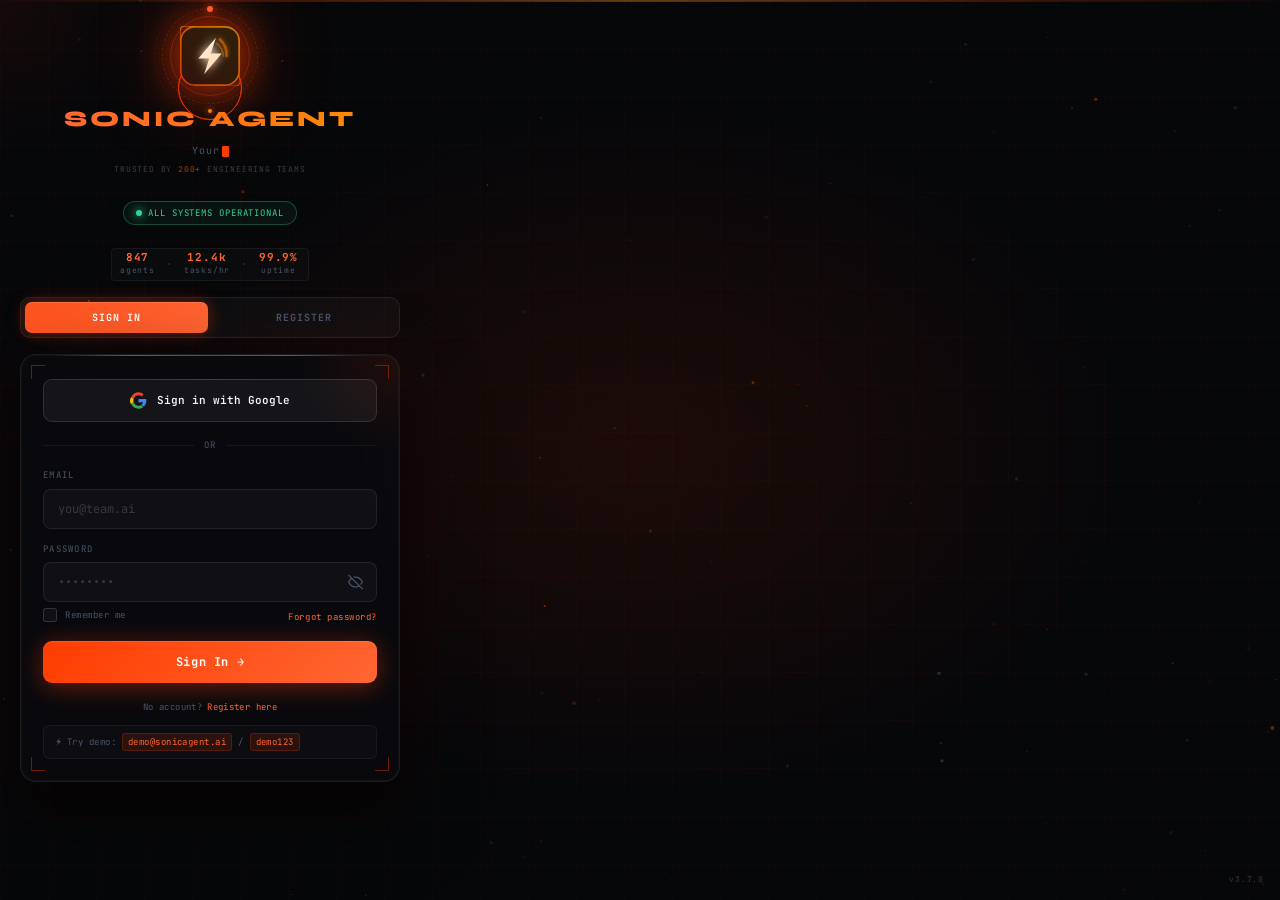
==== commit 4fcf8d8a: "Rename sonicagent-fixed-3-2-1.html to index.html" ====
--- a/index.html
+++ b/index.html
@@ -30,7 +30,7 @@
   <meta name="twitter:image" content="https://sonicagent.ai/og-image.png" />
 
   <!-- ── ICONS & THEME ── -->
-  <link rel="icon" type="image/svg+xml" href="data:image/svg+xml,%3Csvg xmlns='http://www.w3.org/2000/svg' viewBox='0 0 36 36'%3E%3Cdefs%3E%3ClinearGradient id='g' x1='0' y1='0' x2='36' y2='36' gradientUnits='userSpaceOnUse'%3E%3Cstop offset='0%25' stop-color='%23FF6633'/%3E%3Cstop offset='100%25' stop-color='%23FF3C00'/%3E%3C/linearGradient%3E%3C/defs%3E%3Cpath d='M18 2 L31.5 9.5 L31.5 26.5 L18 34 L4.5 26.5 L4.5 9.5 Z' fill='url(%23g)'/%3E%3Cpath d='M20 8 L13 19 L18.5 19 L16 28 L23 17 L17.5 17 Z' fill='white'/%3E%3C/svg%3E" />
+  <link rel="icon" type="image/svg+xml" href="data:image/svg+xml,%3Csvg xmlns='http://www.w3.org/2000/svg' viewBox='0 0 36 36'%3E%3Cdefs%3E%3ClinearGradient id='g' x1='0' y1='36' x2='36' y2='0' gradientUnits='userSpaceOnUse'%3E%3Cstop offset='0%25' stop-color='%23FF3C00'/%3E%3Cstop offset='100%25' stop-color='%23FF9500'/%3E%3C/linearGradient%3E%3ClinearGradient id='g2' x1='0' y1='0' x2='36' y2='36' gradientUnits='userSpaceOnUse'%3E%3Cstop offset='0%25' stop-color='%23ffffff' stop-opacity='1'/%3E%3Cstop offset='100%25' stop-color='%23FFD0A0' stop-opacity='0.9'/%3E%3C/linearGradient%3E%3C/defs%3E%3Crect width='36' height='36' rx='9' fill='%230a0a0a'/%3E%3Crect x='1' y='1' width='34' height='34' rx='8.5' fill='url(%23g)' opacity='0.15'/%3E%3Crect x='1' y='1' width='34' height='34' rx='8.5' fill='none' stroke='url(%23g)' stroke-width='1'/%3E%3Cpath d='M21.5 7 L11 19.5 L17.5 19.5 L14.5 29 L25 16.5 L18.5 16.5 Z' fill='url(%23g2)'/%3E%3Cpath d='M24 9.5 A11 11 0 0 1 26.5 18' stroke='rgba(255%2C149%2C0%2C0.5)' stroke-width='1.5' stroke-linecap='round' fill='none'/%3E%3C/svg%3E" />
   <meta name="theme-color" content="#050505" />
 
   <link rel="preconnect" href="https://fonts.googleapis.com">
@@ -2571,23 +2571,39 @@
       <div class="logo-flash"></div>
       <svg width="60" height="60" viewBox="0 0 36 36" fill="none">
         <defs>
-          <linearGradient id="lg" x1="0" y1="0" x2="36" y2="36" gradientUnits="userSpaceOnUse">
-            <stop offset="0%" stop-color="#FF6633"/>
-            <stop offset="100%" stop-color="#FF3C00"/>
+          <linearGradient id="lg" x1="0" y1="36" x2="36" y2="0" gradientUnits="userSpaceOnUse">
+            <stop offset="0%" stop-color="#FF3C00"/>
+            <stop offset="100%" stop-color="#FF9500"/>
           </linearGradient>
-          <linearGradient id="lgHot" x1="0" y1="0" x2="36" y2="36" gradientUnits="userSpaceOnUse">
-            <stop offset="0%" stop-color="#FFD700"/>
-            <stop offset="100%" stop-color="#FF6633"/>
+          <linearGradient id="lg-bolt-l" x1="0" y1="0" x2="18" y2="36" gradientUnits="userSpaceOnUse">
+            <stop offset="0%" stop-color="#ffffff"/>
+            <stop offset="100%" stop-color="#FFD0A0"/>
           </linearGradient>
-          <filter id="glow-f" x="-30%" y="-30%" width="160%" height="160%">
-            <feGaussianBlur stdDeviation="2" result="blur"/>
+          <filter id="glow-f" x="-50%" y="-50%" width="200%" height="200%">
+            <feGaussianBlur stdDeviation="3" result="blur"/>
+            <feMerge><feMergeNode in="blur"/><feMergeNode in="SourceGraphic"/></feMerge>
+          </filter>
+          <filter id="glow-arc" x="-60%" y="-60%" width="220%" height="220%">
+            <feGaussianBlur stdDeviation="1.5" result="blur"/>
             <feMerge><feMergeNode in="blur"/><feMergeNode in="SourceGraphic"/></feMerge>
           </filter>
         </defs>
-        <path d="M18 2 L31.5 9.5 L31.5 26.5 L18 34 L4.5 26.5 L4.5 9.5 Z" fill="url(#lg)"/>
-        <path d="M25 10 A10 10 0 0 1 28 18" stroke="rgba(255,255,255,0.35)" stroke-width="1.5" stroke-linecap="round" fill="none"/>
-        <path d="M11 26 A10 10 0 0 1 8 18" stroke="rgba(255,255,255,0.35)" stroke-width="1.5" stroke-linecap="round" fill="none"/>
-        <path d="M20 8 L13 19 L18.5 19 L16 28 L23 17 L17.5 17 Z" fill="white" filter="url(#glow-f)"/>
+        <!-- Dark rounded square base -->
+        <rect width="36" height="36" rx="9" fill="#0c0c0c"/>
+        <!-- Gradient background glow inside -->
+        <rect width="36" height="36" rx="9" fill="url(#lg)" opacity="0.15"/>
+        <!-- Border -->
+        <rect x="0.5" y="0.5" width="35" height="35" rx="8.5" fill="none" stroke="url(#lg)" stroke-width="1" opacity="0.8"/>
+        <!-- Corner accent top-left -->
+        <path d="M0 9 L0 3 Q0 0 3 0 L9 0" stroke="rgba(255,149,0,0.6)" stroke-width="0.8" fill="none"/>
+        <!-- Corner accent bottom-right -->
+        <path d="M36 27 L36 33 Q36 36 33 36 L27 36" stroke="rgba(255,60,0,0.6)" stroke-width="0.8" fill="none"/>
+        <!-- Speed arc outer -->
+        <path d="M24 8 A13 13 0 0 1 28 18" stroke="url(#lg)" stroke-width="1.5" stroke-linecap="round" fill="none" opacity="0.6" filter="url(#glow-arc)"/>
+        <!-- Speed arc inner -->
+        <path d="M22 10.5 A10 10 0 0 1 26 18" stroke="rgba(255,149,0,0.35)" stroke-width="1" stroke-linecap="round" fill="none"/>
+        <!-- Lightning bolt — core mark with glow -->
+        <path d="M21.5 7 L11 19.5 L17.5 19.5 L14.5 29 L25 16.5 L18.5 16.5 Z" fill="url(#lg-bolt-l)" filter="url(#glow-f)"/>
       </svg>
     </div>
 
@@ -2762,30 +2778,38 @@
 <!-- NAV -->
 <nav>
   <a href="#" class="logo">
-    <!-- SONIC AGENT LOGO MARK: speed-ring + lightning bolt -->
-    <svg width="36" height="36" viewBox="0 0 36 36" fill="none" xmlns="http://www.w3.org/2000/svg" style="flex-shrink:0;">
+    <!-- SONIC AGENT LOGO — rounded square + bolt -->
+    <svg width="34" height="34" viewBox="0 0 36 36" fill="none" xmlns="http://www.w3.org/2000/svg" style="flex-shrink:0;">
       <defs>
-        <linearGradient id="lg-a" x1="0" y1="0" x2="36" y2="36" gradientUnits="userSpaceOnUse">
-          <stop offset="0%" stop-color="#FF6633"/>
-          <stop offset="100%" stop-color="#FF3C00"/>
+        <linearGradient id="lg-bg" x1="0" y1="36" x2="36" y2="0" gradientUnits="userSpaceOnUse">
+          <stop offset="0%" stop-color="#FF3C00"/>
+          <stop offset="100%" stop-color="#FF9500"/>
         </linearGradient>
-        <linearGradient id="lg-b" x1="0" y1="0" x2="36" y2="36" gradientUnits="userSpaceOnUse">
-          <stop offset="0%" stop-color="#FF8A00"/>
-          <stop offset="100%" stop-color="#FF5500"/>
+        <linearGradient id="lg-bolt" x1="0" y1="0" x2="18" y2="36" gradientUnits="userSpaceOnUse">
+          <stop offset="0%" stop-color="#ffffff"/>
+          <stop offset="100%" stop-color="#FFD0A0"/>
         </linearGradient>
-        <filter id="glow" x="-30%" y="-30%" width="160%" height="160%">
+        <filter id="glow-nav" x="-40%" y="-40%" width="180%" height="180%">
+          <feGaussianBlur stdDeviation="2.5" result="blur"/>
+          <feMerge><feMergeNode in="blur"/><feMergeNode in="SourceGraphic"/></feMerge>
+        </filter>
+        <filter id="glow-ring" x="-60%" y="-60%" width="220%" height="220%">
           <feGaussianBlur stdDeviation="1.5" result="blur"/>
           <feMerge><feMergeNode in="blur"/><feMergeNode in="SourceGraphic"/></feMerge>
         </filter>
       </defs>
-      <!-- Hexagon base -->
-      <path d="M18 2 L31.5 9.5 L31.5 26.5 L18 34 L4.5 26.5 L4.5 9.5 Z" fill="url(#lg-a)" />
-      <!-- Inner ring arc (top-right) suggesting motion -->
-      <path d="M25 10 A10 10 0 0 1 28 18" stroke="rgba(255,255,255,0.25)" stroke-width="1.5" stroke-linecap="round" fill="none"/>
-      <!-- Inner ring arc (bottom-left) -->
-      <path d="M11 26 A10 10 0 0 1 8 18" stroke="rgba(255,255,255,0.25)" stroke-width="1.5" stroke-linecap="round" fill="none"/>
-      <!-- Lightning bolt: the "S" in Sonic -->
-      <path d="M20 8 L13 19 L18.5 19 L16 28 L23 17 L17.5 17 Z" fill="white" filter="url(#glow)"/>
+      <!-- Dark rounded square base -->
+      <rect width="36" height="36" rx="9" fill="#0e0e0e"/>
+      <!-- Gradient fill overlay -->
+      <rect width="36" height="36" rx="9" fill="url(#lg-bg)" opacity="0.18"/>
+      <!-- Border glow -->
+      <rect x="0.5" y="0.5" width="35" height="35" rx="8.5" fill="none" stroke="url(#lg-bg)" stroke-width="1" opacity="0.7"/>
+      <!-- Speed arc top-right -->
+      <path d="M23 8.5 A11 11 0 0 1 27.5 18" stroke="#FF9500" stroke-width="1.2" stroke-linecap="round" fill="none" opacity="0.5" filter="url(#glow-ring)"/>
+      <!-- Speed arc bottom-left -->
+      <path d="M13 27.5 A11 11 0 0 1 8.5 18" stroke="#FF9500" stroke-width="1.2" stroke-linecap="round" fill="none" opacity="0.3"/>
+      <!-- Lightning bolt — main mark -->
+      <path d="M21.5 7 L11 19.5 L17.5 19.5 L14.5 29 L25 16.5 L18.5 16.5 Z" fill="url(#lg-bolt)" filter="url(#glow-nav)"/>
     </svg>
     <span style="background:linear-gradient(135deg,#ffffff 0%,#FFD0B8 100%);-webkit-background-clip:text;-webkit-text-fill-color:transparent;background-clip:text;letter-spacing:-0.01em;">Sonic Agent</span>
   </a>
@@ -3056,7 +3080,6 @@
       </ul>
       <a href="#" class="btn btn-outline" style="width:100%; justify-content:center;">Contact sales</a>
     </div>
-  </div>
   </div>
 
   <!-- COMPARISON TABLE -->
@@ -3354,6 +3377,16 @@
     Sonic Agent
   </a>
   <p>© 2026 Sonic Agent. All rights reserved.</p>
+  <p style="margin-top:0.5rem;font-size:0.8rem;color:var(--muted);">
+    Built by
+    <a href="https://x.com/sonrblxaka" target="_blank" rel="noopener" style="color:var(--blue-light);text-decoration:none;font-weight:600;" onmouseover="this.style.textDecoration='underline'" onmouseout="this.style.textDecoration='none'">
+      <svg viewBox="0 0 24 24" width="12" height="12" fill="currentColor" style="vertical-align:middle;margin-right:3px;"><path d="M18.244 2.25h3.308l-7.227 8.26 8.502 11.24H16.17l-4.714-6.231-5.401 6.231H2.744l7.737-8.835L1.254 2.25H8.08l4.259 5.63 5.905-5.63Zm-1.161 17.52h1.833L7.084 4.126H5.117Z"/></svg>@sonrblxaka
+    </a>
+    &nbsp;·&nbsp;
+    <a href="https://github.com/sonrblxaka/Sonic-agent" target="_blank" rel="noopener" style="color:var(--blue-light);text-decoration:none;font-weight:600;" onmouseover="this.style.textDecoration='underline'" onmouseout="this.style.textDecoration='none'">
+      <svg viewBox="0 0 24 24" width="12" height="12" fill="none" stroke="currentColor" stroke-width="2" stroke-linecap="round" stroke-linejoin="round" style="vertical-align:middle;margin-right:3px;"><path d="M9 19c-5 1.5-5-2.5-7-3m14 6v-3.87a3.37 3.37 0 0 0-.94-2.61c3.14-.35 6.44-1.54 6.44-7A5.44 5.44 0 0 0 20 4.77 5.07 5.07 0 0 0 19.91 1S18.73.65 16 2.48a13.38 13.38 0 0 0-7 0C6.27.65 5.09 1 5.09 1A5.07 5.07 0 0 0 5 4.77a5.44 5.44 0 0 0-1.5 3.78c0 5.42 3.3 6.61 6.44 7A3.37 3.37 0 0 0 9 18.13V22"/></svg>View on GitHub
+    </a>
+  </p>
   <ul class="footer-links">
     <li><a href="#">Privacy</a></li>
     <li><a href="#">Terms</a></li>
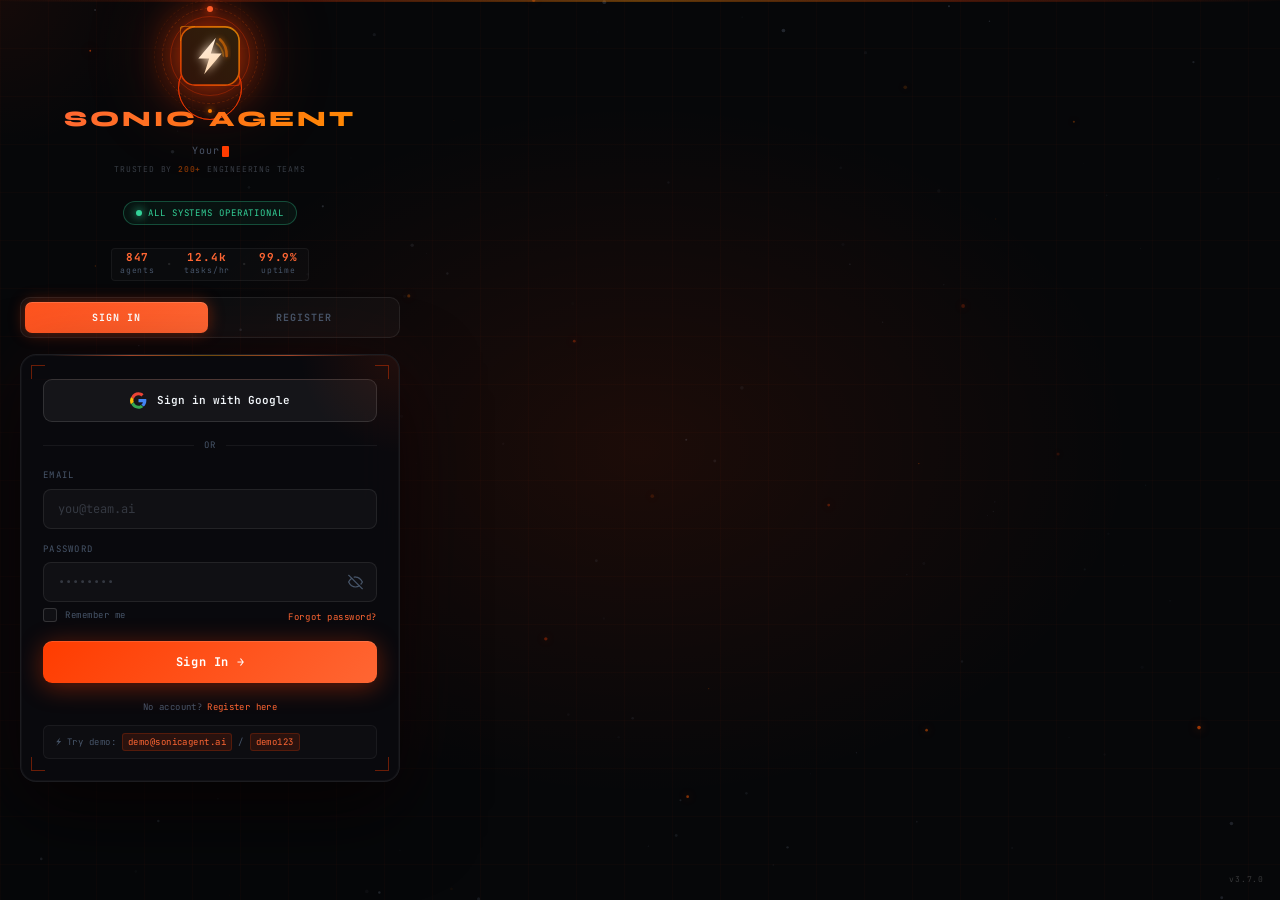
==== commit b251e608: "Rename sonicagent-fixed-3-2-1-1.html to index.html" ====
--- a/index.html
+++ b/index.html
@@ -2824,6 +2824,8 @@
     <li><a href="https://kickstart.easya.io/" target="_blank" rel="noopener" style="color:var(--blue-light)!important;">Kickstart</a></li>
     <li><a href="https://solscan.io/" target="_blank" rel="noopener" style="color:var(--blue-light)!important;">Solscan</a></li>
     <li><a href="https://x.com/EasyA_Kickstart" target="_blank" rel="noopener" style="color:var(--blue-light)!important;">𝕏 EasyA</a></li>
+    <li><a href="https://github.com/sonrblxaka/Sonic-agent" target="_blank" rel="noopener" style="color:var(--blue-light)!important;">GitHub</a></li>
+    <li><a href="https://x.com/sonrblxaka" target="_blank" rel="noopener" style="color:var(--blue-light)!important;">𝕏 @sonrblxaka</a></li>
   </ul>
 
   <div class="nav-actions" id="nav-actions">
@@ -2846,6 +2848,8 @@
   <a href="https://kickstart.easya.io/" target="_blank" rel="noopener" onclick="closeMobileNav()" style="color:var(--blue-light)">EasyA Kickstart ↗</a>
   <a href="https://solscan.io/" target="_blank" rel="noopener" onclick="closeMobileNav()" style="color:var(--blue-light)">Solscan ↗</a>
   <a href="https://x.com/EasyA_Kickstart" target="_blank" rel="noopener" onclick="closeMobileNav()" style="color:var(--blue-light)">@EasyA_Kickstart ↗</a>
+  <a href="https://github.com/sonrblxaka/Sonic-agent" target="_blank" rel="noopener" onclick="closeMobileNav()" style="color:var(--blue-light)">GitHub ↗</a>
+  <a href="https://x.com/sonrblxaka" target="_blank" rel="noopener" onclick="closeMobileNav()" style="color:var(--blue-light)">@sonrblxaka ↗</a>
 </div>
 
 <!-- HERO -->
@@ -3354,6 +3358,14 @@
       <svg viewBox="0 0 24 24" width="15" height="15" fill="#FF6633"><path d="M18.244 2.25h3.308l-7.227 8.26 8.502 11.24H16.17l-4.714-6.231-5.401 6.231H2.744l7.737-8.835L1.254 2.25H8.08l4.259 5.63 5.905-5.63Zm-1.161 17.52h1.833L7.084 4.126H5.117Z"/></svg>
       @EasyA_Kickstart
     </a>
+    <a href="https://github.com/sonrblxaka/Sonic-agent" target="_blank" rel="noopener" style="display:inline-flex;align-items:center;gap:0.5rem;padding:0.5rem 1.1rem;border:1px solid rgba(255,60,0,0.35);border-radius:8px;color:var(--fg);text-decoration:none;font-size:0.85rem;font-weight:600;transition:all 0.2s;background:rgba(255,60,0,0.06);" onmouseover="this.style.background='rgba(255,60,0,0.14)'" onmouseout="this.style.background='rgba(255,60,0,0.06)'">
+      <svg viewBox="0 0 24 24" width="15" height="15" fill="none" stroke="#FF6633" stroke-width="2" stroke-linecap="round" stroke-linejoin="round"><path d="M9 19c-5 1.5-5-2.5-7-3m14 6v-3.87a3.37 3.37 0 0 0-.94-2.61c3.14-.35 6.44-1.54 6.44-7A5.44 5.44 0 0 0 20 4.77 5.07 5.07 0 0 0 19.91 1S18.73.65 16 2.48a13.38 13.38 0 0 0-7 0C6.27.65 5.09 1 5.09 1A5.07 5.07 0 0 0 5 4.77a5.44 5.44 0 0 0-1.5 3.78c0 5.42 3.3 6.61 6.44 7A3.37 3.37 0 0 0 9 18.13V22"/></svg>
+      Sonic Agent Repo
+    </a>
+    <a href="https://x.com/sonrblxaka" target="_blank" rel="noopener" style="display:inline-flex;align-items:center;gap:0.5rem;padding:0.5rem 1.1rem;border:1px solid rgba(255,60,0,0.35);border-radius:8px;color:var(--fg);text-decoration:none;font-size:0.85rem;font-weight:600;transition:all 0.2s;background:rgba(255,60,0,0.06);" onmouseover="this.style.background='rgba(255,60,0,0.14)'" onmouseout="this.style.background='rgba(255,60,0,0.06)'">
+      <svg viewBox="0 0 24 24" width="15" height="15" fill="#FF6633"><path d="M18.244 2.25h3.308l-7.227 8.26 8.502 11.24H16.17l-4.714-6.231-5.401 6.231H2.744l7.737-8.835L1.254 2.25H8.08l4.259 5.63 5.905-5.63Zm-1.161 17.52h1.833L7.084 4.126H5.117Z"/></svg>
+      @sonrblxaka
+    </a>
   </div>
 </div>
 
@@ -3394,6 +3406,8 @@
     <li><a href="https://kickstart.easya.io/" target="_blank" rel="noopener">EasyA Kickstart</a></li>
     <li><a href="https://solscan.io/" target="_blank" rel="noopener">Solscan</a></li>
     <li><a href="https://x.com/EasyA_Kickstart" target="_blank" rel="noopener">@EasyA_Kickstart</a></li>
+    <li><a href="https://github.com/sonrblxaka/Sonic-agent" target="_blank" rel="noopener">GitHub</a></li>
+    <li><a href="https://x.com/sonrblxaka" target="_blank" rel="noopener">@sonrblxaka</a></li>
   </ul>
 </footer>
 
